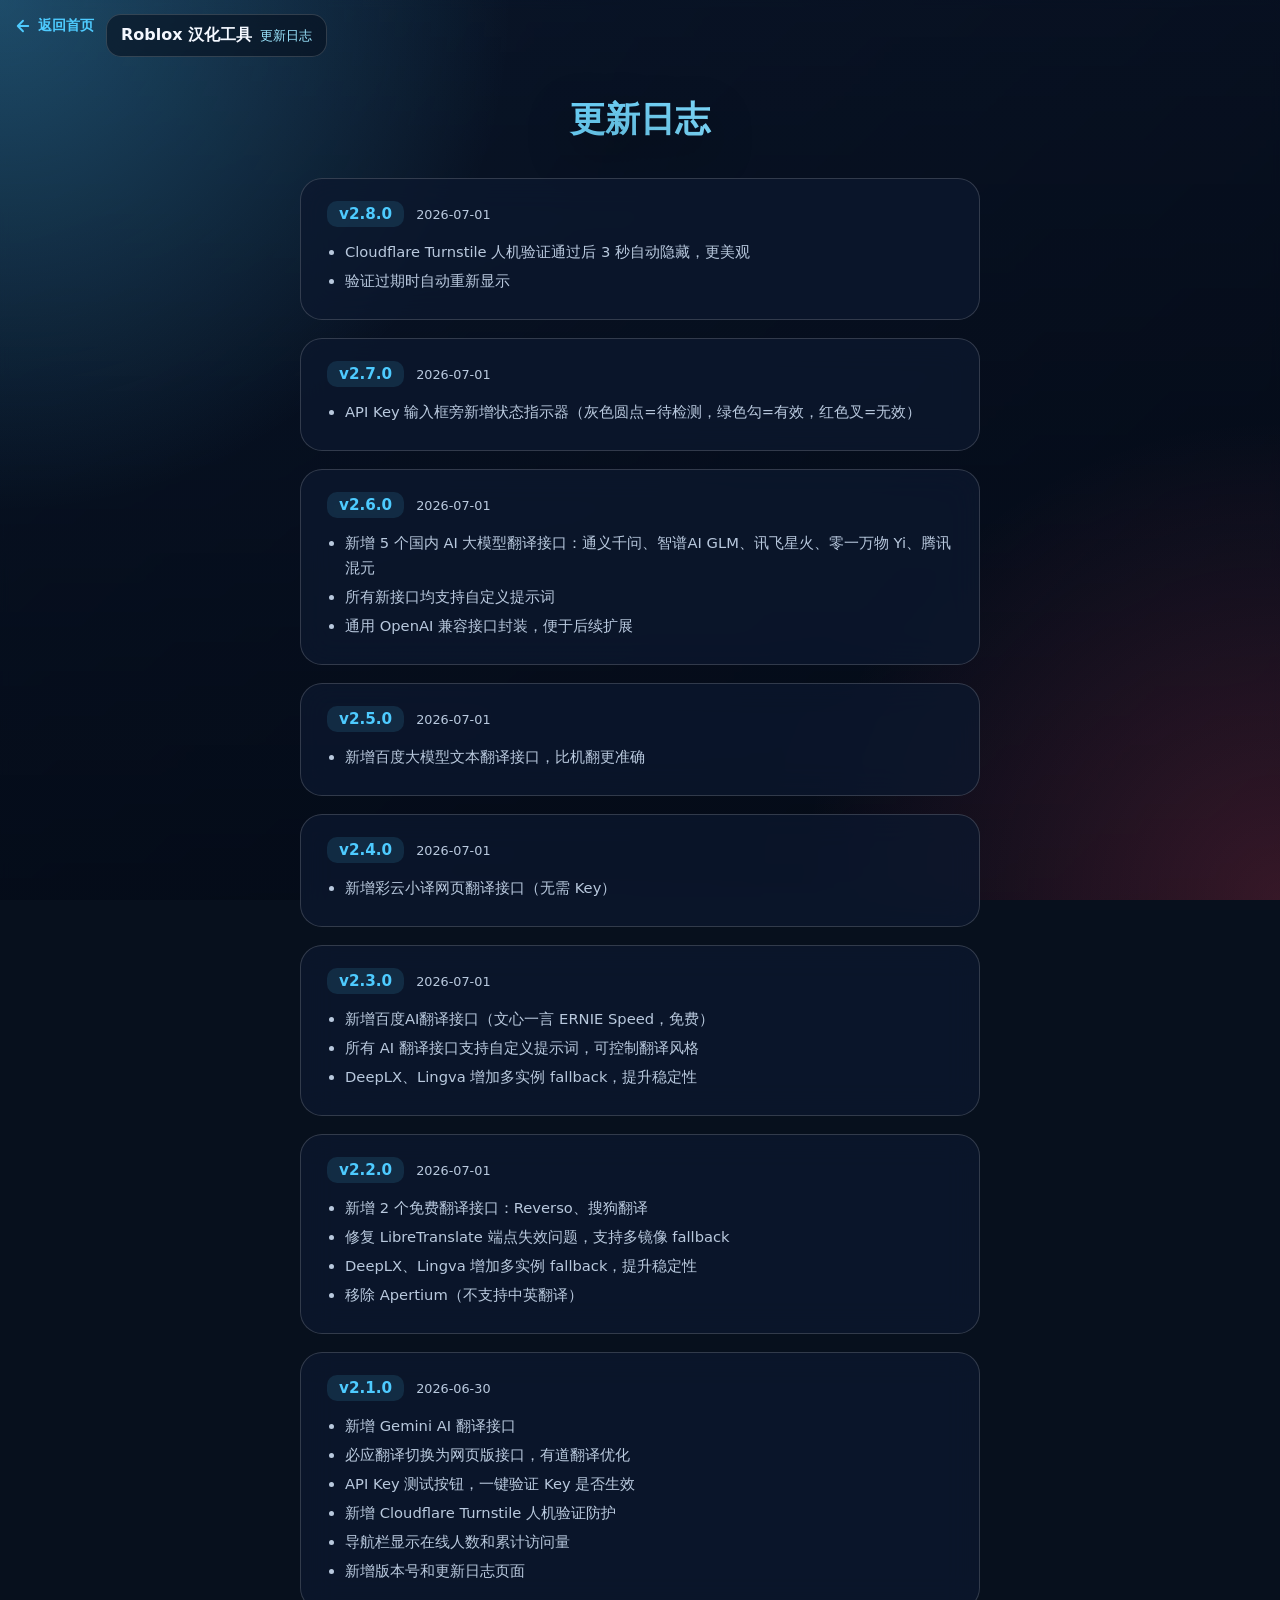
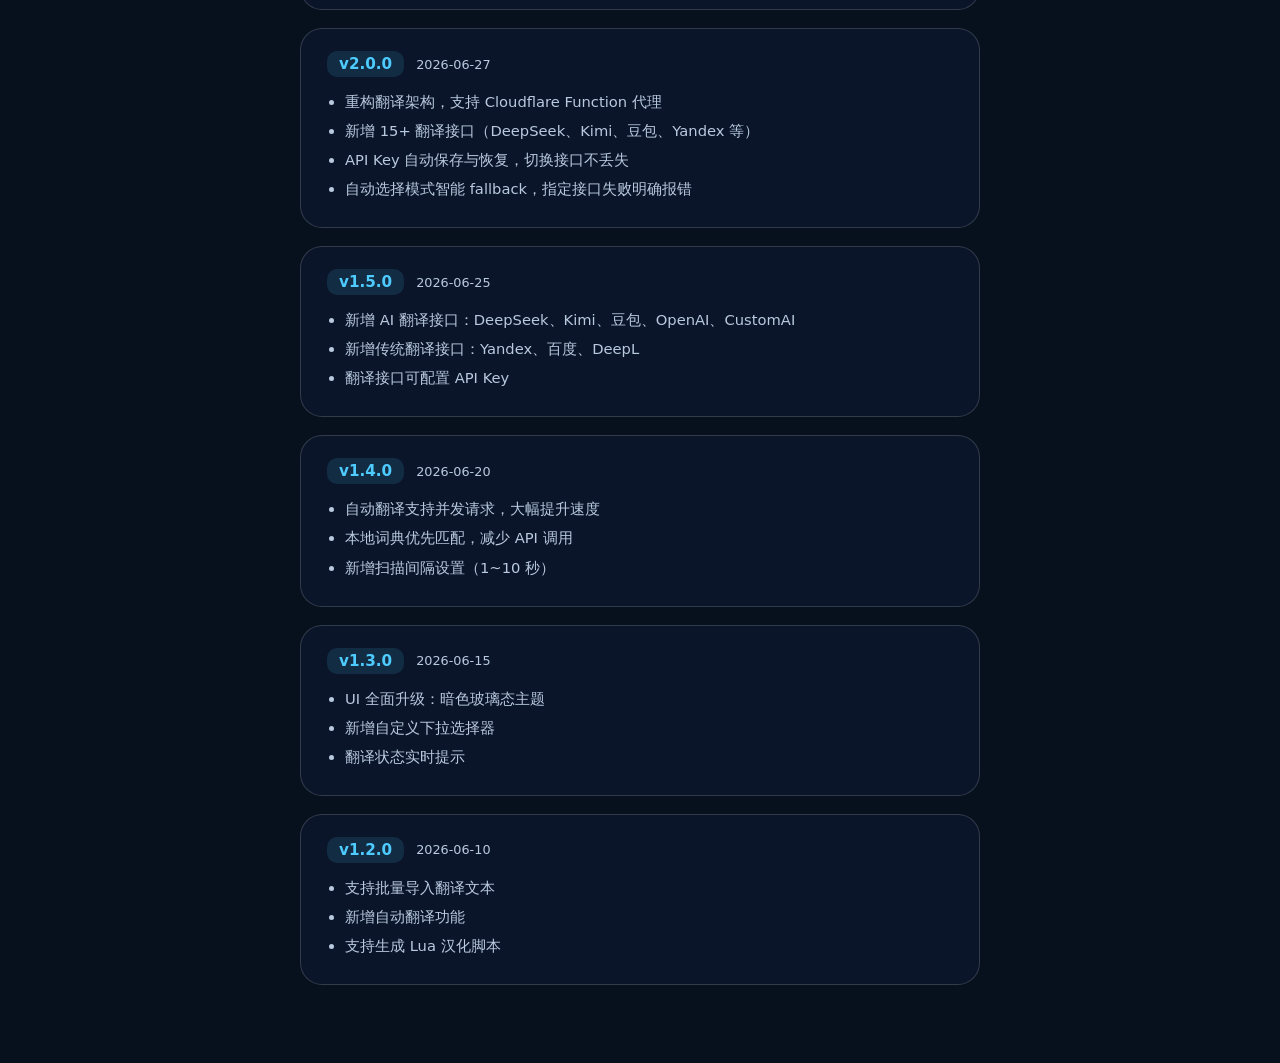
==== changelog.html @ b647c890 "Add files via upload" ====
<!doctype html>
<html lang="zh-CN">
  <head>
    <meta charset="UTF-8" />
    <meta name="viewport" content="width=device-width, initial-scale=1.0" />
    <title>更新日志 - Roblox 汉化工具</title>
    <link rel="stylesheet" href="./style.css?v=20260628-changelog" />
    <style>
      .changelog-page {
        max-width: 720px;
        margin: 0 auto;
        padding: 100px 20px 60px;
      }
      .changelog-title {
        font-size: clamp(1.6rem, 4vw, 2.2rem);
        font-weight: 800;
        text-align: center;
        margin-bottom: 40px;
        background: linear-gradient(90deg, var(--primary), var(--primary-2));
        -webkit-background-clip: text;
        -webkit-text-fill-color: transparent;
      }
      .version-card {
        background: var(--glass-strong);
        border: 1px solid var(--line);
        border-radius: var(--radius);
        padding: 22px 26px;
        margin-bottom: 18px;
        backdrop-filter: blur(16px);
        transition: transform 0.24s var(--ease-smooth), box-shadow 0.24s var(--ease-smooth);
      }
      .version-card:hover {
        transform: translateY(-2px);
        box-shadow: var(--shadow);
      }
      .version-header {
        display: flex;
        align-items: center;
        gap: 12px;
        margin-bottom: 12px;
      }
      .version-tag {
        font-size: 0.95rem;
        font-weight: 800;
        color: var(--primary);
        background: rgba(78, 203, 255, 0.12);
        padding: 4px 12px;
        border-radius: 10px;
      }
      .version-date {
        font-size: 0.8rem;
        color: var(--muted);
      }
      .version-card ul {
        margin: 0;
        padding-left: 18px;
        color: var(--muted);
        font-size: 0.92rem;
        line-height: 1.7;
      }
      .version-card li {
        margin-bottom: 4px;
      }
      .back-link {
        display: inline-flex;
        align-items: center;
        gap: 6px;
        color: var(--primary);
        text-decoration: none;
        font-weight: 700;
        font-size: 0.9rem;
        margin-bottom: 20px;
        transition: opacity 0.2s;
        pointer-events: auto;
      }
      .back-link:hover {
        opacity: 0.8;
      }
    </style>
  </head>
  <body>
    <div class="bg-layer">
      <img id="bgImage" alt="" />
    </div>
    <div class="bg-mask"></div>

    <header class="topbar">
      <a href="./index.html" class="back-link">
        <svg width="18" height="18" viewBox="0 0 24 24" fill="none" stroke="currentColor" stroke-width="2.5" stroke-linecap="round" stroke-linejoin="round">
          <path d="M19 12H5M12 19l-7-7 7-7"/>
        </svg>
        返回首页
      </a>
      <div class="brand">
        <strong>Roblox 汉化工具</strong>
        <small>更新日志</small>
      </div>
    </header>

    <main class="changelog-page">
      <h1 class="changelog-title">更新日志</h1>

      <div class="version-card">
        <div class="version-header">
          <span class="version-tag">v2.8.0</span>
          <span class="version-date">2026-07-01</span>
        </div>
        <ul>
          <li>Cloudflare Turnstile 人机验证通过后 3 秒自动隐藏，更美观</li>
          <li>验证过期时自动重新显示</li>
        </ul>
      </div>

      <div class="version-card">
        <div class="version-header">
          <span class="version-tag">v2.7.0</span>
          <span class="version-date">2026-07-01</span>
        </div>
        <ul>
          <li>API Key 输入框旁新增状态指示器（灰色圆点=待检测，绿色勾=有效，红色叉=无效）</li>
        </ul>
      </div>

      <div class="version-card">
        <div class="version-header">
          <span class="version-tag">v2.6.0</span>
          <span class="version-date">2026-07-01</span>
        </div>
        <ul>
          <li>新增 5 个国内 AI 大模型翻译接口：通义千问、智谱AI GLM、讯飞星火、零一万物 Yi、腾讯混元</li>
          <li>所有新接口均支持自定义提示词</li>
          <li>通用 OpenAI 兼容接口封装，便于后续扩展</li>
        </ul>
      </div>

      <div class="version-card">
        <div class="version-header">
          <span class="version-tag">v2.5.0</span>
          <span class="version-date">2026-07-01</span>
        </div>
        <ul>
          <li>新增百度大模型文本翻译接口，比机翻更准确</li>
        </ul>
      </div>

      <div class="version-card">
        <div class="version-header">
          <span class="version-tag">v2.4.0</span>
          <span class="version-date">2026-07-01</span>
        </div>
        <ul>
          <li>新增彩云小译网页翻译接口（无需 Key）</li>
        </ul>
      </div>

      <div class="version-card">
        <div class="version-header">
          <span class="version-tag">v2.3.0</span>
          <span class="version-date">2026-07-01</span>
        </div>
        <ul>
          <li>新增百度AI翻译接口（文心一言 ERNIE Speed，免费）</li>
          <li>所有 AI 翻译接口支持自定义提示词，可控制翻译风格</li>
          <li>DeepLX、Lingva 增加多实例 fallback，提升稳定性</li>
        </ul>
      </div>

      <div class="version-card">
        <div class="version-header">
          <span class="version-tag">v2.2.0</span>
          <span class="version-date">2026-07-01</span>
        </div>
        <ul>
          <li>新增 2 个免费翻译接口：Reverso、搜狗翻译</li>
          <li>修复 LibreTranslate 端点失效问题，支持多镜像 fallback</li>
          <li>DeepLX、Lingva 增加多实例 fallback，提升稳定性</li>
          <li>移除 Apertium（不支持中英翻译）</li>
        </ul>
      </div>

      <div class="version-card">
        <div class="version-header">
          <span class="version-tag">v2.1.0</span>
          <span class="version-date">2026-06-30</span>
        </div>
        <ul>
          <li>新增 Gemini AI 翻译接口</li>
          <li>必应翻译切换为网页版接口，有道翻译优化</li>
          <li>API Key 测试按钮，一键验证 Key 是否生效</li>
          <li>新增 Cloudflare Turnstile 人机验证防护</li>
          <li>导航栏显示在线人数和累计访问量</li>
          <li>新增版本号和更新日志页面</li>
        </ul>
      </div>

      <div class="version-card">
        <div class="version-header">
          <span class="version-tag">v2.0.0</span>
          <span class="version-date">2026-06-27</span>
        </div>
        <ul>
          <li>重构翻译架构，支持 Cloudflare Function 代理</li>
          <li>新增 15+ 翻译接口（DeepSeek、Kimi、豆包、Yandex 等）</li>
          <li>API Key 自动保存与恢复，切换接口不丢失</li>
          <li>自动选择模式智能 fallback，指定接口失败明确报错</li>
        </ul>
      </div>

      <div class="version-card">
        <div class="version-header">
          <span class="version-tag">v1.5.0</span>
          <span class="version-date">2026-06-25</span>
        </div>
        <ul>
          <li>新增 AI 翻译接口：DeepSeek、Kimi、豆包、OpenAI、CustomAI</li>
          <li>新增传统翻译接口：Yandex、百度、DeepL</li>
          <li>翻译接口可配置 API Key</li>
        </ul>
      </div>

      <div class="version-card">
        <div class="version-header">
          <span class="version-tag">v1.4.0</span>
          <span class="version-date">2026-06-20</span>
        </div>
        <ul>
          <li>自动翻译支持并发请求，大幅提升速度</li>
          <li>本地词典优先匹配，减少 API 调用</li>
          <li>新增扫描间隔设置（1~10 秒）</li>
        </ul>
      </div>

      <div class="version-card">
        <div class="version-header">
          <span class="version-tag">v1.3.0</span>
          <span class="version-date">2026-06-15</span>
        </div>
        <ul>
          <li>UI 全面升级：暗色玻璃态主题</li>
          <li>新增自定义下拉选择器</li>
          <li>翻译状态实时提示</li>
        </ul>
      </div>

      <div class="version-card">
        <div class="version-header">
          <span class="version-tag">v1.2.0</span>
          <span class="version-date">2026-06-10</span>
        </div>
        <ul>
          <li>支持批量导入翻译文本</li>
          <li>新增自动翻译功能</li>
          <li>支持生成 Lua 汉化脚本</li>
        </ul>
      </div>
    </main>

    <script>
      // 随机背景（与首页一致）
      const images = [
        "https://images.unsplash.com/photo-1534796636912-3b95b3ab5986?w=1920&q=80",
        "https://images.unsplash.com/photo-1506318137071-a8bcbf6d9436?w=1920&q=80",
        "https://images.unsplash.com/photo-1518066000714-58c45f1a2c0a?w=1920&q=80",
      ];
      document.getElementById("bgImage").src = images[Math.floor(Math.random() * images.length)];
    </script>
  </body>
</html>
---- style.css ----
:root {
  color-scheme: dark;
  --text: #f4f8ff;
  --muted: #b9c9de;
  --primary: #4ecbff;
  --primary-2: #9de7ff;
  --danger: #ff4d6d;
  --warning: #ffe083;
  --glass: rgba(11, 21, 39, 0.58);
  --glass-strong: rgba(12, 24, 46, 0.76);
  --line: rgba(255, 255, 255, 0.16);
  --input: rgba(5, 13, 27, 0.62);
  --shadow: 0 24px 80px rgba(0, 0, 0, 0.42);
  --radius: 22px;
  --ease-smooth: cubic-bezier(0.22, 1, 0.36, 1);
  --ease-pop: cubic-bezier(0.16, 1.35, 0.32, 1);
}

* {
  box-sizing: border-box;
  -webkit-tap-highlight-color: transparent;
}

html {
  scroll-behavior: smooth;
}

body {
  margin: 0;
  min-height: 100vh;
  font-family:
    Inter, ui-sans-serif, system-ui, -apple-system, BlinkMacSystemFont, "Segoe UI",
    "Microsoft YaHei", sans-serif;
  color: var(--text);
  background: #07101d;
  overflow-x: hidden;
}

.bg-layer,
.bg-mask {
  position: fixed;
  inset: 0;
  pointer-events: none;
}

.bg-layer {
  z-index: -2;
  background:
    linear-gradient(135deg, rgba(22, 45, 80, 0.94), rgba(12, 20, 38, 0.95)),
    radial-gradient(circle at 20% 10%, rgba(78, 203, 255, 0.26), transparent 28rem);
  overflow: hidden;
}

.bg-layer img {
  width: 100%;
  height: 100%;
  object-fit: cover;
  opacity: 0;
  filter: saturate(1.08) brightness(0.72);
  transform: scale(1.04);
  transition:
    opacity 0.9s var(--ease-smooth),
    transform 8s ease;
}

.bg-layer.loaded img {
  opacity: 1;
  transform: scale(1);
}

.bg-mask {
  z-index: -1;
  background:
    radial-gradient(circle at top left, rgba(78, 203, 255, 0.3), transparent 32rem),
    radial-gradient(circle at bottom right, rgba(255, 77, 109, 0.2), transparent 30rem),
    linear-gradient(180deg, rgba(3, 9, 20, 0.62), rgba(3, 9, 20, 0.86));
  backdrop-filter: blur(4px);
}

button,
input,
select,
textarea {
  font: inherit;
}

button,
a,
input,
select,
textarea,
label,
.nav-link,
.custom-select-btn,
.custom-select-panel button {
  -webkit-tap-highlight-color: transparent;
}

button,
input,
select,
textarea {
  outline: none;
}

button:focus,
input:focus,
select:focus,
textarea:focus {
  outline: none;
}

button:focus-visible,
input:focus-visible,
textarea:focus-visible,
.custom-select-btn:focus-visible,
.nav-link:focus-visible,
.close-btn:focus-visible,
.menu-btn:focus-visible {
  box-shadow:
    0 0 0 3px rgba(78, 203, 255, 0.18),
    0 12px 36px rgba(0, 0, 0, 0.22);
}

button,
.nav-link,
.custom-select-btn,
.custom-select-panel button {
  user-select: none;
  touch-action: manipulation;
}

.topbar {
  position: fixed;
  top: 14px;
  left: 14px;
  right: 14px;
  z-index: 20;
  display: flex;
  align-items: center;
  gap: 12px;
  pointer-events: none;
}

.menu-btn,
.close-btn {
  pointer-events: auto;
  border: 1px solid var(--line);
  color: var(--text);
  background: rgba(6, 14, 29, 0.68);
  backdrop-filter: blur(18px);
  cursor: pointer;
  box-shadow: 0 10px 35px rgba(0, 0, 0, 0.28);
}

.menu-btn {
  display: grid;
  gap: 5px;
  width: 46px;
  height: 46px;
  place-content: center;
  border-radius: 15px;
}

.menu-btn span {
  display: block;
  width: 20px;
  height: 2px;
  border-radius: 99px;
  background: var(--primary-2);
  transition:
    transform 0.28s var(--ease-pop),
    opacity 0.22s var(--ease-smooth),
    background 0.22s var(--ease-smooth);
}

.menu-btn:hover span:nth-child(1) {
  transform: translateY(-1px);
}

.menu-btn:hover span:nth-child(3) {
  transform: translateY(1px);
}

.brand {
  pointer-events: auto;
  display: flex;
  align-items: baseline;
  gap: 8px;
  padding: 10px 14px;
  border: 1px solid var(--line);
  border-radius: 15px;
  background: rgba(6, 14, 29, 0.58);
  backdrop-filter: blur(18px);
  transition:
    transform 0.28s var(--ease-pop),
    background 0.22s var(--ease-smooth),
    border-color 0.22s var(--ease-smooth);
}

.brand:hover {
  transform: translateY(-1px);
  border-color: rgba(157, 231, 255, 0.4);
  background: rgba(6, 14, 29, 0.72);
}

.brand small {
  color: var(--primary-2);
}

.version-badge {
  font-size: 0.72rem;
  font-weight: 800;
  color: var(--primary);
  background: rgba(78, 203, 255, 0.12);
  padding: 2px 8px;
  border-radius: 8px;
  text-decoration: none;
  margin-left: 4px;
  transition: background 0.2s, transform 0.2s;
}

.version-badge:hover {
  background: rgba(78, 203, 255, 0.22);
  transform: translateY(-1px);
}

.site-stats {
  display: flex;
  align-items: center;
  gap: 6px;
  margin-left: 8px;
  font-size: 0.7rem;
  color: var(--muted);
  font-weight: 600;
  pointer-events: none;
}

.stats-sep {
  opacity: 0.3;
}

.sidebar {
  position: fixed;
  top: 0;
  left: 0;
  z-index: 40;
  width: min(310px, 82vw);
  height: 100vh;
  padding: 20px;
  border-right: 1px solid var(--line);
  background: rgba(6, 14, 29, 0.88);
  backdrop-filter: blur(24px);
  box-shadow: var(--shadow);
  transform: translateX(-105%);
  transition: transform 0.42s var(--ease-smooth);
}

.sidebar.open {
  transform: translateX(0);
}

.sidebar-head {
  display: flex;
  align-items: center;
  justify-content: space-between;
  margin-bottom: 18px;
  font-size: 1.15rem;
}

.close-btn {
  width: 38px;
  height: 38px;
  border-radius: 12px;
  font-size: 1.4rem;
}

.nav-link {
  display: flex;
  align-items: center;
  gap: 10px;
  width: 100%;
  margin: 10px 0;
  padding: 14px 16px;
  border: 1px solid var(--line);
  border-radius: 15px;
  color: var(--text);
  text-align: left;
  background: rgba(255, 255, 255, 0.05);
  cursor: pointer;
  font-weight: 800;
  text-decoration: none;
  transition:
    transform 0.28s var(--ease-pop),
    background 0.24s var(--ease-smooth),
    border-color 0.24s var(--ease-smooth),
    color 0.24s var(--ease-smooth);
}

.nav-link.active,
.nav-link:hover {
  border-color: rgba(78, 203, 255, 0.5);
  background: rgba(78, 203, 255, 0.16);
  transform: translateX(4px);
}

.github-link {
  margin-top: 18px;
  border-color: rgba(157, 231, 255, 0.28);
  background:
    linear-gradient(135deg, rgba(78, 203, 255, 0.12), rgba(255, 255, 255, 0.05)),
    rgba(255, 255, 255, 0.05);
}

.github-link svg {
  flex: 0 0 auto;
  width: 22px;
  height: 22px;
}

.github-link span {
  display: grid;
  gap: 2px;
}

.github-link small {
  color: var(--muted);
  font-size: 0.76rem;
  font-weight: 700;
}

.overlay {
  position: fixed;
  inset: 0;
  z-index: 30;
  background: rgba(0, 0, 0, 0.36);
  opacity: 0;
  pointer-events: none;
  transition:
    opacity 0.28s var(--ease-smooth),
    backdrop-filter 0.28s var(--ease-smooth);
}

.overlay.show {
  opacity: 1;
  pointer-events: auto;
  backdrop-filter: blur(5px);
}

.page-shell {
  width: min(1000px, calc(100% - 30px));
  margin: 0 auto;
  padding: 92px 0 48px;
}

.hero {
  text-align: center;
  margin-bottom: 24px;
}

.eyebrow {
  margin: 0 0 8px;
  color: var(--primary-2);
  font-weight: 900;
  letter-spacing: 0.16em;
  text-transform: uppercase;
  font-size: 0.76rem;
  text-shadow: 0 0 24px rgba(78, 203, 255, 0.45);
}

h1,
h2,
h3,
p {
  margin-top: 0;
}

h1 {
  margin-bottom: 12px;
  font-size: clamp(2rem, 7vw, 4rem);
  line-height: 1.08;
  color: #ffffff;
  text-shadow: 0 16px 48px rgba(0, 0, 0, 0.48);
}

.hero-text {
  max-width: 720px;
  margin: 0 auto;
  color: #dbeaff;
  line-height: 1.8;
  text-shadow: 0 10px 28px rgba(0, 0, 0, 0.6);
}

.hero-points {
  display: flex;
  flex-wrap: wrap;
  justify-content: center;
  gap: 9px;
  margin-top: 16px;
}

.hero-points span {
  padding: 7px 12px;
  border: 1px solid rgba(157, 231, 255, 0.22);
  border-radius: 999px;
  color: #d9f6ff;
  background: rgba(6, 14, 29, 0.42);
  backdrop-filter: blur(14px);
  font-size: 0.84rem;
  font-weight: 800;
  box-shadow: 0 10px 26px rgba(0, 0, 0, 0.18);
}

.page-view {
  display: none;
}

.page-view.active {
  display: block;
  animation: pageIn 0.52s var(--ease-smooth) both;
}

.card {
  margin: 18px 0;
  padding: 22px;
  border: 1px solid var(--line);
  border-radius: var(--radius);
  background: var(--glass);
  box-shadow: var(--shadow);
  backdrop-filter: blur(22px);
  animation: cardIn 0.58s var(--ease-smooth) both;
  transition:
    transform 0.34s var(--ease-pop),
    border-color 0.28s var(--ease-smooth),
    background 0.28s var(--ease-smooth),
    box-shadow 0.28s var(--ease-smooth);
}

.card:hover {
  transform: translateY(-2px);
  border-color: rgba(157, 231, 255, 0.26);
  background: rgba(11, 21, 39, 0.66);
  box-shadow: 0 28px 90px rgba(0, 0, 0, 0.48);
}

.card-header {
  display: flex;
  align-items: flex-start;
  justify-content: space-between;
  gap: 18px;
  margin-bottom: 18px;
}

.card-header h2 {
  margin-bottom: 6px;
  color: #c8f3ff;
  font-size: 1.18rem;
}

.card-header p {
  margin: 0;
  color: var(--muted);
  font-size: 0.92rem;
}

.badge {
  flex: 0 0 auto;
  display: inline-flex;
  align-items: center;
  min-height: 28px;
  padding: 4px 10px;
  border: 1px solid rgba(157, 231, 255, 0.36);
  border-radius: 999px;
  color: #d4f6ff;
  background: rgba(78, 203, 255, 0.14);
  font-size: 0.8rem;
  font-weight: 800;
}

.badge.muted {
  color: var(--muted);
  border-color: rgba(255, 255, 255, 0.16);
  background: rgba(255, 255, 255, 0.06);
}

.form-grid {
  display: grid;
  grid-template-columns: 1fr 1fr;
  gap: 16px;
}

.field {
  display: grid;
  gap: 8px;
  color: #e7f5ff;
  font-weight: 800;
}

.field small {
  display: block;
  margin-top: 4px;
  color: var(--warning);
  font-weight: 650;
  line-height: 1.55;
}

.field-wide {
  grid-column: 1 / -1;
}

.switch-field {
  grid-template-columns: auto 1fr;
  align-items: center;
  padding: 14px;
  border: 1px solid var(--line);
  border-radius: 16px;
  background: rgba(255, 255, 255, 0.06);
}

.switch-field input {
  position: absolute;
  opacity: 0;
  pointer-events: none;
}

.switch-ui {
  position: relative;
  display: inline-block;
  width: 52px;
  height: 30px;
  border: 1px solid rgba(255, 255, 255, 0.18);
  border-radius: 999px;
  background: rgba(255, 255, 255, 0.12);
  transition:
    background 0.26s var(--ease-smooth),
    border-color 0.26s var(--ease-smooth),
    box-shadow 0.26s var(--ease-smooth);
}

.switch-ui::after {
  content: "";
  position: absolute;
  top: 4px;
  left: 4px;
  width: 20px;
  height: 20px;
  border-radius: 50%;
  background: #d6e4f5;
  transition: transform 0.18s ease, background 0.18s ease;
}

.switch-field input:checked + .switch-ui {
  background: rgba(78, 203, 255, 0.4);
  border-color: rgba(157, 231, 255, 0.55);
  box-shadow: 0 0 24px rgba(78, 203, 255, 0.2);
}

.switch-field input:checked + .switch-ui::after {
  transform: translateX(22px);
  background: #ffffff;
}

input,
select,
textarea {
  width: 100%;
  border: 1px solid rgba(255, 255, 255, 0.18);
  border-radius: 13px;
  color: var(--text);
  background: var(--input);
  outline: none;
  transition:
    border-color 0.24s var(--ease-smooth),
    box-shadow 0.24s var(--ease-smooth),
    background 0.24s var(--ease-smooth),
    transform 0.24s var(--ease-pop);
}

input,
select {
  min-height: 44px;
  padding: 0 13px;
}

.native-select-hidden {
  display: none;
}

.custom-select {
  position: relative;
  z-index: 100;
}

.custom-select-btn {
  display: flex;
  width: 100%;
  min-height: 44px;
  align-items: center;
  justify-content: space-between;
  gap: 10px;
  padding: 0 13px;
  border: 1px solid rgba(255, 255, 255, 0.18);
  border-radius: 13px;
  color: var(--text);
  background: var(--input);
  cursor: pointer;
  transition:
    transform 0.24s var(--ease-pop),
    border-color 0.24s var(--ease-smooth),
    box-shadow 0.24s var(--ease-smooth),
    background 0.24s var(--ease-smooth);
}

.custom-select-btn:hover,
.custom-select.open .custom-select-btn {
  transform: translateY(-1px);
  border-color: var(--primary);
  box-shadow: 0 0 0 4px rgba(78, 203, 255, 0.16);
  background: rgba(5, 13, 27, 0.78);
}

.custom-select-btn i {
  width: 9px;
  height: 9px;
  border-right: 2px solid var(--primary-2);
  border-bottom: 2px solid var(--primary-2);
  transform: rotate(45deg) translateY(-2px);
  transition: transform 0.28s var(--ease-pop);
}

.custom-select.open .custom-select-btn i {
  transform: rotate(225deg) translateY(-2px);
}

.custom-select-panel {
  position: absolute;
  z-index: 200;
  top: calc(100% + 9px);
  left: 0;
  right: 0;
  overflow: hidden;
  padding: 7px;
  border: 1px solid rgba(157, 231, 255, 0.26);
  border-radius: 16px;
  background:
    linear-gradient(160deg, rgba(12, 28, 54, 0.92), rgba(12, 20, 38, 0.82)),
    rgba(255, 255, 255, 0.08);
  box-shadow: 0 22px 70px rgba(0, 0, 0, 0.42);
  backdrop-filter: blur(22px);
  opacity: 0;
  transform: translateY(-8px) scale(0.97);
  pointer-events: none;
  transition:
    opacity 0.24s var(--ease-smooth),
    transform 0.34s var(--ease-pop);
}

.custom-select.open .custom-select-panel {
  opacity: 1;
  transform: translateY(0) scale(1);
  pointer-events: auto;
}

.custom-select-panel button {
  display: flex;
  width: 100%;
  min-height: 42px;
  align-items: center;
  justify-content: space-between;
  padding: 0 12px;
  border: 0;
  border-radius: 12px;
  color: #eaf7ff;
  background: transparent;
  cursor: pointer;
  font-weight: 800;
  transition:
    transform 0.24s var(--ease-pop),
    background 0.2s var(--ease-smooth),
    color 0.2s var(--ease-smooth);
}

.custom-select-panel button::after {
  content: "";
  width: 8px;
  height: 8px;
  border-radius: 99px;
  background: transparent;
  box-shadow: inset 0 0 0 2px rgba(255, 255, 255, 0.32);
  transition:
    background 0.2s var(--ease-smooth),
    box-shadow 0.2s var(--ease-smooth);
}

.custom-select-panel button:hover,
.custom-select-panel button.selected {
  color: #ffffff;
  background: rgba(78, 203, 255, 0.16);
  transform: translateX(3px);
}

.custom-select-panel button.selected::after {
  background: var(--primary-2);
  box-shadow: 0 0 18px rgba(78, 203, 255, 0.65);
}

input:focus,
select:focus,
textarea:focus {
  border-color: var(--primary);
  box-shadow: 0 0 0 4px rgba(78, 203, 255, 0.16);
  background: rgba(5, 13, 27, 0.78);
  transform: translateY(-1px);
}

.toolbar {
  display: flex;
  flex-wrap: wrap;
  gap: 10px;
  margin-bottom: 16px;
}

.btn {
  min-height: 42px;
  padding: 0 16px;
  border: 1px solid rgba(255, 255, 255, 0.18);
  border-radius: 13px;
  color: var(--text);
  background: rgba(255, 255, 255, 0.08);
  cursor: pointer;
  font-weight: 850;
  transition:
    transform 0.28s var(--ease-pop),
    background 0.24s var(--ease-smooth),
    border-color 0.24s var(--ease-smooth),
    box-shadow 0.24s var(--ease-smooth);
}

.btn:hover {
  transform: translateY(-1px);
  border-color: rgba(157, 231, 255, 0.55);
  background: rgba(78, 203, 255, 0.18);
  box-shadow: 0 14px 34px rgba(0, 0, 0, 0.22);
}

.btn:disabled {
  cursor: not-allowed;
  opacity: 0.62;
  transform: none;
}

.btn.primary {
  border-color: transparent;
  color: #04111e;
  background: linear-gradient(135deg, var(--primary), var(--primary-2));
}

.btn.danger-soft {
  border-color: rgba(255, 77, 109, 0.36);
  color: #ffd2dc;
  background: rgba(255, 77, 109, 0.16);
}

.translator-panel {
  display: grid;
  gap: 12px;
  margin-bottom: 16px;
  padding: 13px;
  border: 1px solid rgba(157, 231, 255, 0.24);
  border-radius: 18px;
  background:
    linear-gradient(135deg, rgba(78, 203, 255, 0.12), rgba(255, 255, 255, 0.05)),
    rgba(255, 255, 255, 0.045);
  box-shadow: inset 0 1px 0 rgba(255, 255, 255, 0.08);
}

.translator-copy {
  display: grid;
  gap: 6px;
}

.translator-head {
  display: flex;
  align-items: center;
  justify-content: space-between;
  gap: 10px;
}

.translator-title {
  display: flex;
  align-items: center;
  gap: 8px;
  color: #e9faff;
  font-size: 1rem;
}

.translator-title small {
  padding: 2px 7px;
  border: 1px solid rgba(157, 231, 255, 0.32);
  border-radius: 999px;
  color: var(--primary-2);
  background: rgba(78, 203, 255, 0.12);
  font-size: 0.68rem;
  line-height: 1.2;
  letter-spacing: 0.04em;
}

.translator-status {
  flex: 0 0 auto;
  padding: 4px 9px;
  border: 1px solid rgba(255, 255, 255, 0.16);
  border-radius: 999px;
  color: var(--muted);
  background: rgba(255, 255, 255, 0.06);
  font-size: 0.74rem;
  font-weight: 850;
}

.translator-status.working {
  color: #04111e;
  border-color: transparent;
  background: linear-gradient(135deg, var(--primary), var(--primary-2));
}

.translator-status.done {
  color: #bcffd7;
  border-color: rgba(82, 255, 158, 0.24);
  background: rgba(82, 255, 158, 0.1);
}

.translator-status.error {
  color: #ffd2dc;
  border-color: rgba(255, 77, 109, 0.28);
  background: rgba(255, 77, 109, 0.12);
}

.translator-copy > span {
  display: block;
  color: var(--muted);
  font-size: 0.84rem;
  line-height: 1.5;
}

.translator-actions {
  display: flex;
  flex-wrap: wrap;
  gap: 12px;
  align-items: flex-end;
}

.turnstile-wrap {
  display: flex;
  justify-content: flex-start;
  margin-top: 6px;
  transform: scale(0.75);
  transform-origin: left top;
  height: 52px;
  opacity: 1;
  transition: opacity 0.5s ease, height 0.5s ease, margin 0.5s ease;
  overflow: hidden;
}

.turnstile-wrap.is-verified {
  opacity: 0;
  height: 0;
  margin-top: 0;
  pointer-events: none;
}

.test-key-btn {
  margin-top: 8px;
  padding: 6px 16px;
  font-size: 0.8rem;
  font-weight: 600;
  color: var(--primary);
  background: rgba(78, 203, 255, 0.1);
  border: 1px solid rgba(78, 203, 255, 0.3);
  border-radius: 10px;
  cursor: pointer;
  transition: background 0.2s, transform 0.15s;
}

.test-key-btn:hover:not(:disabled) {
  background: rgba(78, 203, 255, 0.2);
  transform: translateY(-1px);
}

.test-key-btn:disabled {
  opacity: 0.5;
  cursor: not-allowed;
}

.key-field-row .key-input-wrap {
  display: flex;
  align-items: center;
  gap: 8px;
  flex: 1;
}

.key-field-row .key-input-wrap input {
  flex: 1;
}

.key-status {
  display: inline-flex;
  align-items: center;
  justify-content: center;
  width: 20px;
  height: 20px;
  border-radius: 50%;
  font-size: 11px;
  font-weight: 700;
  flex-shrink: 0;
  transition: background 0.2s, color 0.2s;
}

.key-status[data-status="pending"] {
  background: rgba(160, 160, 160, 0.2);
  border: 2px solid rgba(160, 160, 160, 0.4);
  color: rgba(160, 160, 160, 0.6);
}

.key-status[data-status="pending"]::after {
  content: "";
  width: 6px;
  height: 6px;
  border-radius: 50%;
  background: rgba(160, 160, 160, 0.6);
}

.key-status[data-status="valid"] {
  background: rgba(34, 197, 94, 0.15);
  border: 2px solid rgba(34, 197, 94, 0.5);
  color: #22c55e;
}

.key-status[data-status="valid"]::after {
  content: "✓";
}

.key-status[data-status="invalid"] {
  background: rgba(239, 68, 68, 0.15);
  border: 2px solid rgba(239, 68, 68, 0.5);
  color: #ef4444;
}

.key-status[data-status="invalid"]::after {
  content: "✕";
}

.ai-prompt-wrap {
  margin-top: 10px;
}

.ai-prompt-wrap textarea {
  width: 100%;
  padding: 8px 12px;
  font-size: 0.8rem;
  line-height: 1.5;
  color: var(--fg);
  background: rgba(255, 255, 255, 0.05);
  border: 1px solid var(--border);
  border-radius: 10px;
  resize: vertical;
  min-height: 50px;
  transition: border-color 0.2s;
}

.ai-prompt-wrap textarea:focus {
  outline: none;
  border-color: var(--primary);
}

.ai-prompt-wrap textarea::placeholder {
  color: var(--muted);
  opacity: 0.5;
}

.translator-field {
  display: grid;
  gap: 6px;
}

.translator-field > span {
  color: #cfeeff;
  font-size: 0.74rem;
  font-weight: 850;
}

.scan-native-select {
  width: 100%;
  min-height: 40px;
  padding: 0 40px 0 13px;
  appearance: none;
  background:
    linear-gradient(45deg, transparent 50%, var(--primary-2) 50%) right 17px center / 7px 7px no-repeat,
    linear-gradient(135deg, rgba(255, 255, 255, 0.08), rgba(255, 255, 255, 0.04)),
    var(--input);
  cursor: pointer;
  font-weight: 800;
}

.translator-native-select {
  width: 100%;
  min-height: 40px;
  padding: 0 40px 0 13px;
  appearance: none;
  background:
    linear-gradient(45deg, transparent 50%, var(--primary-2) 50%) right 17px center / 7px 7px no-repeat,
    linear-gradient(135deg, rgba(255, 255, 255, 0.08), rgba(255, 255, 255, 0.04)),
    var(--input);
  cursor: pointer;
  font-weight: 800;
}

.table-wrap {
  overflow-x: visible;
  border: 1px solid var(--line);
  border-radius: 16px;
}

table {
  width: 100%;
  border-collapse: collapse;
  table-layout: fixed;
}

th,
td {
  padding: 12px;
  border-bottom: 1px solid var(--line);
  text-align: left;
}

th {
  color: #ffffff;
  background: rgba(255, 255, 255, 0.08);
  font-size: 0.9rem;
}

td {
  background: rgba(255, 255, 255, 0.035);
}

th:nth-child(1) {
  width: 9%;
}

th:nth-child(2),
th:nth-child(3) {
  width: 38%;
}

th:nth-child(4) {
  width: 15%;
}

tbody tr:last-child td {
  border-bottom: 0;
}

td input:not([type="checkbox"]) {
  min-height: 40px;
}

.select-cell {
  text-align: center;
  vertical-align: middle;
}

.row-check {
  display: inline-grid;
  width: 34px;
  height: 34px;
  place-items: center;
  border-radius: 12px;
  cursor: pointer;
}

.row-check input {
  position: absolute;
  opacity: 0;
  pointer-events: none;
}

.row-check span {
  position: relative;
  width: 22px;
  height: 22px;
  border: 1px solid rgba(157, 231, 255, 0.34);
  border-radius: 8px;
  background: rgba(5, 13, 27, 0.62);
  box-shadow: inset 0 1px 0 rgba(255, 255, 255, 0.08);
  transition:
    background 0.22s var(--ease-smooth),
    border-color 0.22s var(--ease-smooth),
    box-shadow 0.22s var(--ease-smooth),
    transform 0.22s var(--ease-pop);
}

.row-check span::after {
  content: "";
  position: absolute;
  left: 6px;
  top: 3px;
  width: 7px;
  height: 12px;
  border-right: 2px solid #04111e;
  border-bottom: 2px solid #04111e;
  opacity: 0;
  transform: rotate(45deg) scale(0.7);
  transition:
    opacity 0.18s var(--ease-smooth),
    transform 0.22s var(--ease-pop);
}

.row-check input:checked + span {
  border-color: transparent;
  background: linear-gradient(135deg, var(--primary), var(--primary-2));
  box-shadow: 0 0 18px rgba(78, 203, 255, 0.32);
}

.row-check input:checked + span::after {
  opacity: 1;
  transform: rotate(45deg) scale(1);
}

.row-check:hover span {
  transform: translateY(-1px);
  border-color: rgba(157, 231, 255, 0.6);
}

.row-actions {
  display: flex;
  gap: 8px;
}

.icon-btn {
  min-height: 38px;
  padding: 0 12px;
  border: 0;
  border-radius: 11px;
  color: #fff;
  background: var(--danger);
  cursor: pointer;
  font-weight: 850;
}

.notice {
  margin-top: 14px;
  padding: 12px 14px;
  border: 1px solid rgba(255, 224, 131, 0.22);
  border-radius: 14px;
  color: #ffe8a8;
  background: rgba(255, 224, 131, 0.1);
  line-height: 1.75;
  font-size: 0.92rem;
}

.notice strong {
  display: block;
  margin-bottom: 2px;
}

.notice span {
  display: block;
  color: inherit;
  opacity: 0.92;
}

.notice.danger {
  border-color: rgba(255, 77, 109, 0.26);
  color: #ffd2dc;
  background: rgba(255, 77, 109, 0.12);
}

textarea {
  min-height: 420px;
  padding: 14px;
  resize: vertical;
  line-height: 1.6;
  font-family:
    "JetBrains Mono", "Fira Code", Consolas, "SFMono-Regular", monospace;
  font-size: 0.9rem;
}

.guide-card {
  max-width: 880px;
  margin-left: auto;
  margin-right: auto;
  overflow: hidden;
}

.guide-list {
  display: grid;
  gap: 16px;
  min-width: 0;
}

.guide-list article {
  display: grid;
  grid-template-columns: auto 1fr;
  gap: 14px;
  padding: 16px;
  border: 1px solid var(--line);
  border-radius: 18px;
  background: rgba(255, 255, 255, 0.055);
  min-width: 0;
  transition:
    transform 0.32s var(--ease-pop),
    background 0.26s var(--ease-smooth),
    border-color 0.26s var(--ease-smooth),
    box-shadow 0.26s var(--ease-smooth);
}

.guide-list article:hover {
  transform: translateY(-2px);
  border-color: rgba(157, 231, 255, 0.3);
  background: rgba(255, 255, 255, 0.075);
  box-shadow: 0 16px 42px rgba(0, 0, 0, 0.2);
}

.guide-list article > div {
  min-width: 0;
}

.step {
  display: grid;
  width: 34px;
  height: 34px;
  place-items: center;
  border-radius: 12px;
  color: #04111e;
  background: linear-gradient(135deg, var(--primary), var(--primary-2));
  font-weight: 900;
  box-shadow: 0 10px 28px rgba(78, 203, 255, 0.22);
}

.guide-list h3 {
  margin-bottom: 8px;
  color: #ffffff;
}

.guide-list p {
  margin-bottom: 12px;
  color: #d8e7f8;
  line-height: 1.8;
}

pre {
  overflow-x: auto;
  max-width: 100%;
  margin: 0 0 12px;
  padding: 14px;
  border: 1px solid var(--line);
  border-radius: 14px;
  background: rgba(0, 0, 0, 0.28);
  transition:
    border-color 0.24s var(--ease-smooth),
    background 0.24s var(--ease-smooth),
    transform 0.28s var(--ease-pop);
}

pre:hover {
  border-color: rgba(157, 231, 255, 0.3);
  background: rgba(0, 0, 0, 0.36);
  transform: translateY(-1px);
}

code {
  color: #bff3ff;
  font-family:
    "JetBrains Mono", "Fira Code", Consolas, "SFMono-Regular", monospace;
  font-size: 0.88rem;
}

@keyframes pageIn {
  from {
    opacity: 0;
    transform: translateY(12px);
  }
  to {
    opacity: 1;
    transform: translateY(0);
  }
}

@keyframes cardIn {
  from {
    opacity: 0;
    transform: translateY(14px) scale(0.99);
  }
  to {
    opacity: 1;
    transform: translateY(0) scale(1);
  }
}

footer {
  max-width: 760px;
  margin: 28px auto 0;
  padding: 0 10px;
  color: #ffd2dc;
  text-align: center;
  line-height: 1.8;
  text-shadow: 0 8px 26px rgba(0, 0, 0, 0.65);
}

.dialog-mask {
  position: fixed;
  inset: 0;
  z-index: 55;
  display: grid;
  place-items: center;
  padding: 18px;
  background: rgba(0, 0, 0, 0.44);
  backdrop-filter: blur(8px);
  opacity: 0;
  pointer-events: none;
  transition:
    opacity 0.28s var(--ease-smooth),
    backdrop-filter 0.28s var(--ease-smooth);
}

.dialog-mask.show {
  opacity: 1;
  pointer-events: auto;
}

.dialog-card {
  position: relative;
  width: min(420px, 100%);
  overflow: hidden;
  padding: 24px;
  border: 1px solid rgba(157, 231, 255, 0.28);
  border-radius: 24px;
  background:
    linear-gradient(150deg, rgba(12, 28, 54, 0.9), rgba(18, 27, 50, 0.78)),
    rgba(255, 255, 255, 0.08);
  box-shadow: 0 32px 110px rgba(0, 0, 0, 0.48);
  backdrop-filter: blur(24px);
  transform: translateY(18px) scale(0.94);
  opacity: 0;
  transition:
    transform 0.42s var(--ease-pop),
    opacity 0.28s var(--ease-smooth);
}

.dialog-mask.show .dialog-card {
  opacity: 1;
  transform: translateY(0) scale(1);
}

.dialog-card::before {
  content: "";
  position: absolute;
  inset: 0;
  border-radius: inherit;
  background:
    radial-gradient(circle at 18% 12%, rgba(78, 203, 255, 0.24), transparent 12rem),
    radial-gradient(circle at 88% 22%, rgba(255, 77, 109, 0.16), transparent 10rem);
  pointer-events: none;
}

.dialog-orb {
  position: absolute;
  right: -34px;
  top: -34px;
  width: 120px;
  height: 120px;
  border-radius: 999px;
  background: radial-gradient(circle, rgba(78, 203, 255, 0.42), rgba(78, 203, 255, 0));
  animation: orbFloat 4s ease-in-out infinite alternate;
}

.dialog-card > * {
  position: relative;
}

.dialog-kicker {
  margin-bottom: 8px;
  color: var(--primary-2);
  font-size: 0.78rem;
  font-weight: 900;
  letter-spacing: 0.12em;
}

.dialog-card h2 {
  margin-bottom: 8px;
  color: #ffffff;
}

.dialog-card p {
  color: #dcecff;
  line-height: 1.75;
}

.dialog-actions {
  display: flex;
  justify-content: flex-end;
  gap: 10px;
  margin-top: 18px;
}

.toast {
  position: fixed;
  right: 18px;
  bottom: 18px;
  z-index: 60;
  display: flex;
  align-items: center;
  gap: 10px;
  max-width: min(360px, calc(100vw - 36px));
  padding: 12px 16px;
  border: 1px solid rgba(157, 231, 255, 0.34);
  border-radius: 18px;
  color: var(--text);
  background:
    linear-gradient(135deg, rgba(78, 203, 255, 0.18), rgba(255, 255, 255, 0.08)),
    rgba(6, 14, 29, 0.9);
  box-shadow: var(--shadow);
  backdrop-filter: blur(18px);
  opacity: 0;
  transform: translateY(18px) scale(0.96);
  pointer-events: none;
  transition:
    opacity 0.28s var(--ease-smooth),
    transform 0.38s var(--ease-pop),
    border-color 0.28s var(--ease-smooth);
}

.toast-icon {
  display: grid;
  flex: 0 0 auto;
  width: 26px;
  height: 26px;
  place-items: center;
  border-radius: 50%;
  color: #04111e;
  background: linear-gradient(135deg, var(--primary), var(--primary-2));
  font-weight: 900;
}

.toast.show {
  opacity: 1;
  transform: translateY(0) scale(1);
}

@keyframes orbFloat {
  from {
    transform: translate(-8px, 8px) scale(0.92);
  }
  to {
    transform: translate(4px, -4px) scale(1.08);
  }
}

@media (max-width: 720px) {
  .topbar {
    top: 10px;
    left: 10px;
    right: 10px;
  }

  .brand {
    padding: 9px 12px;
  }

  .page-shell {
    width: min(100% - 24px, 1000px);
    padding-top: 84px;
  }

  .card {
    padding: 16px;
    border-radius: 20px;
  }

  .card-header {
    flex-direction: column;
    gap: 10px;
  }

  .form-grid {
    grid-template-columns: 1fr;
  }

  .toolbar {
    gap: 8px;
  }

  .toolbar .btn {
    flex: 1 1 calc(50% - 8px);
    min-height: 40px;
    padding: 0 10px;
    font-size: 0.92rem;
  }

  .translator-panel {
    gap: 12px;
    padding: 14px;
    border-radius: 18px;
  }

  .translator-head {
    align-items: flex-start;
  }

  .translator-title {
    flex-wrap: wrap;
    gap: 6px;
    font-size: 0.96rem;
  }

  .translator-copy > span {
    font-size: 0.8rem;
    line-height: 1.45;
  }

  .translator-actions {
    grid-template-columns: 1fr;
    gap: 8px;
  }



  .table-wrap {
    border: 0;
  }

  table,
  tbody,
  tr,
  td {
    display: block;
    width: 100%;
  }

  thead {
    display: none;
  }

  tr {
    display: grid;
    grid-template-columns: 44px 1fr auto;
    gap: 10px;
    align-items: end;
    margin-bottom: 12px;
    padding: 12px;
    border: 1px solid var(--line);
    border-radius: 18px;
    background: rgba(255, 255, 255, 0.055);
  }

  td:nth-child(1) {
    grid-column: 1;
    grid-row: 1;
  }

  td:nth-child(4) {
    grid-column: 3;
    grid-row: 1;
  }

  td:nth-child(2),
  td:nth-child(3) {
    grid-column: 1 / -1;
  }

  td {
    padding: 0;
    border: 0;
    background: transparent;
  }

  td::before {
    display: block;
    margin-bottom: 4px;
    color: var(--muted);
    font-size: 0.72rem;
    font-weight: 800;
  }

  td:nth-child(1)::before {
    content: "选择";
  }

  td:nth-child(2)::before {
    content: "英文";
  }

  td:nth-child(3)::before {
    content: "中文";
  }

  td:nth-child(4)::before {
    content: "操作";
  }

  td input:not([type="checkbox"]) {
    min-height: 42px;
    padding: 0 12px;
    border-radius: 12px;
    font-size: 0.94rem;
  }

  .icon-btn {
    min-height: 40px;
    padding: 0 12px;
    border-radius: 12px;
    font-size: 0.82rem;
    white-space: nowrap;
  }

  textarea {
    min-height: 340px;
    font-size: 0.82rem;
  }

  .guide-list article {
    grid-template-columns: 1fr;
    gap: 10px;
    padding: 13px;
    overflow: hidden;
  }

  .guide-list article > div {
    width: 100%;
    min-width: 0;
  }

  .guide-list h3 {
    font-size: 1rem;
  }

  .guide-list p {
    font-size: 0.92rem;
    line-height: 1.72;
  }

  pre {
    width: 100%;
    overflow-x: hidden;
    padding: 12px;
    white-space: pre-wrap;
    word-break: break-all;
  }

  code {
    white-space: pre-wrap;
    overflow-wrap: anywhere;
    word-break: break-all;
    font-size: 0.78rem;
    line-height: 1.62;
  }

  .dialog-card {
    padding: 20px;
    border-radius: 20px;
  }

  .dialog-actions {
    display: grid;
    grid-template-columns: 1fr;
  }

  .toast {
    right: 12px;
    bottom: 12px;
    left: 12px;
    max-width: none;
  }
}

@media (max-width: 420px) {
  h1 {
    font-size: 2rem;
  }

  .brand small,
  .version-badge {
    display: none;
  }

  .hero-points {
    display: grid;
    grid-template-columns: 1fr;
    max-width: 220px;
    margin-left: auto;
    margin-right: auto;
  }

  .toolbar .btn {
    flex-basis: 100%;
  }

  tr {
    grid-template-columns: 44px 1fr auto;
  }

  .guide-card {
    padding-left: 12px;
    padding-right: 12px;
  }

  .guide-list article {
    padding: 12px;
    border-radius: 15px;
  }

  .step {
    width: 30px;
    height: 30px;
    border-radius: 10px;
  }
}

/* ===== API Key 动态输入框（选中需 Key 的接口时显示） ===== */
.api-key-inline {
  margin-bottom: 16px;
  padding: 14px 18px;
  border: 1px solid rgba(157, 231, 255, 0.18);
  border-radius: 18px;
  background:
    linear-gradient(135deg, rgba(78, 203, 255, 0.08), rgba(255, 255, 255, 0.04)),
    rgba(255, 255, 255, 0.03);
  display: grid;
  gap: 10px;
  transition: opacity 0.24s var(--ease-smooth), max-height 0.3s var(--ease-smooth);
}

.api-key-inline.hidden {
  display: none;
}

.api-key-inline .field {
  margin: 0;
}

.api-key-inline .field span {
  font-size: 0.8rem;
  margin-bottom: 5px;
}

.api-key-inline input {
  min-height: 38px;
  padding: 0 12px;
  font-size: 0.82rem;
}

.api-key-note {
  color: #9ecfff;
  font-size: 0.76rem;
  line-height: 1.55;
  opacity: 0.7;
}

/* 全尺寸响应式适配：手表/超小屏、手机、平板、电脑、电视 */
@media (min-width: 1280px) {
  .page-shell {
    width: min(1120px, calc(100% - 80px));
  }

  .hero {
    margin-bottom: 30px;
  }

  .card {
    padding: 26px;
  }

  .guide-card {
    max-width: 980px;
  }
}

@media (min-width: 1600px) {
  .page-shell {
    width: min(1280px, calc(100% - 120px));
    padding-top: 110px;
  }

  h1 {
    font-size: clamp(4rem, 4.2vw, 5.8rem);
  }

  .hero-text {
    max-width: 860px;
    font-size: 1.08rem;
  }

  .card {
    margin: 24px 0;
    padding: 30px;
  }

  .card-header h2 {
    font-size: 1.34rem;
  }

  .form-grid {
    gap: 20px;
  }

  textarea {
    min-height: 520px;
  }
}

@media (min-width: 2200px) {
  .page-shell {
    width: min(1500px, calc(100% - 180px));
    padding-top: 130px;
  }

  .topbar {
    top: 24px;
    left: 24px;
    right: 24px;
  }

  .menu-btn {
    width: 58px;
    height: 58px;
    border-radius: 18px;
  }

  .brand {
    padding: 15px 20px;
    font-size: 1.08rem;
  }

  h1 {
    font-size: 6.4rem;
  }

  .hero-text,
  .card-header p,
  .notice,
  .guide-list p {
    font-size: 1.08rem;
  }

  .btn,
  input,
  select,
  .custom-select-btn {
    min-height: 52px;
  }

  textarea {
    min-height: 620px;
    font-size: 1rem;
  }
}

@media (max-width: 1024px) {
  .page-shell {
    width: min(100% - 34px, 920px);
  }

  h1 {
    font-size: clamp(2.45rem, 7.4vw, 4.4rem);
  }

  .form-grid {
    grid-template-columns: 1fr 1fr;
  }

  .guide-card {
    max-width: 100%;
  }
}

@media (max-width: 860px) {
  .page-shell {
    width: min(100% - 24px, 760px);
    padding-top: 88px;
  }

  .form-grid {
    grid-template-columns: 1fr;
  }

  .hero-text {
    font-size: 0.96rem;
  }

  .card-header {
    flex-direction: column;
  }

  .toolbar .btn {
    flex: 1 1 calc(50% - 10px);
  }
}

@media (max-width: 600px) {
  .bg-mask {
    background:
      radial-gradient(circle at top left, rgba(78, 203, 255, 0.24), transparent 22rem),
      linear-gradient(180deg, rgba(3, 9, 20, 0.72), rgba(3, 9, 20, 0.9));
  }

  .topbar {
    top: max(10px, env(safe-area-inset-top));
    left: max(10px, env(safe-area-inset-left));
    right: max(10px, env(safe-area-inset-right));
  }

  .menu-btn {
    width: 42px;
    height: 42px;
    border-radius: 14px;
  }

  .brand {
    max-width: calc(100vw - 72px);
    padding: 9px 12px;
    white-space: nowrap;
  }

  .page-shell {
    width: calc(100% - 18px);
    padding-top: 76px;
    padding-bottom: 34px;
  }

  .hero {
    margin-bottom: 16px;
  }

  .eyebrow {
    font-size: 0.66rem;
    letter-spacing: 0.12em;
  }

  h1 {
    font-size: clamp(1.82rem, 10vw, 2.7rem);
  }

  .hero-text {
    font-size: 0.9rem;
    line-height: 1.65;
  }

  .card {
    margin: 12px 0;
    padding: 14px;
    border-radius: 18px;
  }

  .card-header h2 {
    font-size: 1.06rem;
  }

  .card-header p,
  .notice {
    font-size: 0.86rem;
  }

  .switch-field {
    grid-template-columns: auto minmax(0, 1fr);
    padding: 12px;
  }

  .toolbar {
    display: grid;
    grid-template-columns: 1fr 1fr;
  }

  .toolbar .btn {
    width: 100%;
    min-width: 0;
    font-size: 0.88rem;
  }

  tr {
    grid-template-columns: minmax(0, 1fr) minmax(0, 1fr) 50px;
  }

  td input {
    min-width: 0;
  }

  .custom-select-panel {
    max-height: min(280px, 52vh);
    overflow-y: auto;
  }

  textarea {
    min-height: 300px;
  }

  footer {
    font-size: 0.86rem;
  }
}

@media (max-width: 380px) {
  .brand strong {
    max-width: 7.5em;
    overflow: hidden;
    text-overflow: ellipsis;
  }

  .page-shell {
    width: calc(100% - 12px);
    padding-top: 70px;
  }

  h1 {
    font-size: clamp(1.55rem, 11vw, 2.1rem);
  }

  .hero-text {
    font-size: 0.82rem;
  }

  .card {
    padding: 11px;
    border-radius: 16px;
  }

  .toolbar {
    grid-template-columns: 1fr;
  }

  tr {
    grid-template-columns: 1fr;
    gap: 8px;
  }

  td:nth-child(3)::before {
    display: none;
  }

  .icon-btn {
    width: 100%;
  }

  .switch-ui {
    width: 46px;
    height: 27px;
  }

  .switch-ui::after {
    width: 17px;
    height: 17px;
  }

  .switch-field input:checked + .switch-ui::after {
    transform: translateX(19px);
  }

  .dialog-card {
    padding: 16px;
  }
}

@media (max-width: 300px), (max-height: 360px) {
  .bg-layer img {
    filter: saturate(0.95) brightness(0.54);
  }

  .topbar {
    gap: 8px;
  }

  .menu-btn {
    width: 36px;
    height: 36px;
    border-radius: 12px;
  }

  .menu-btn span {
    width: 16px;
  }

  .brand {
    padding: 7px 9px;
    font-size: 0.82rem;
  }

  .brand small,
  .hero-text,
  footer {
    display: none;
  }

  .sidebar {
    width: 100vw;
    padding: 14px;
  }

  .nav-link {
    min-height: 40px;
    padding: 10px 12px;
  }

  .page-shell {
    width: calc(100% - 8px);
    padding-top: 56px;
    padding-bottom: 16px;
  }

  .eyebrow {
    display: none;
  }

  h1 {
    margin-bottom: 8px;
    font-size: 1.32rem;
  }

  .card {
    margin: 8px 0;
    padding: 9px;
    border-radius: 14px;
  }

  .card-header {
    gap: 6px;
    margin-bottom: 10px;
  }

  .card-header h2 {
    font-size: 0.98rem;
  }

  .card-header p,
  .field small,
  .notice,
  .guide-list p {
    font-size: 0.76rem;
    line-height: 1.55;
  }

  .badge {
    min-height: 24px;
    font-size: 0.7rem;
  }

  input,
  select,
  .custom-select-btn,
  .btn {
    min-height: 36px;
    border-radius: 10px;
    font-size: 0.8rem;
  }

  .guide-list {
    gap: 9px;
  }

  .guide-list article {
    padding: 9px;
  }

  pre {
    padding: 9px;
  }

  code {
    font-size: 0.68rem;
  }

  textarea {
    min-height: 210px;
    font-size: 0.72rem;
  }
}

@media (prefers-reduced-motion: reduce) {
  *,
  *::before,
  *::after {
    scroll-behavior: auto !important;
    animation-duration: 0.01ms !important;
    animation-iteration-count: 1 !important;
    transition-duration: 0.01ms !important;
  }
}

/* 恢复上一版布局观感：覆盖上一轮全尺寸响应式尝试 */
@media (min-width: 1280px) {
  .page-shell {
    width: min(1000px, calc(100% - 30px));
    padding-top: 92px;
  }

  .card {
    margin: 18px 0;
    padding: 22px;
  }

  .guide-card {
    max-width: 880px;
  }

  h1 {
    font-size: clamp(2rem, 7vw, 4rem);
  }

  .hero-text,
  .card-header p,
  .notice,
  .guide-list p {
    font-size: revert;
  }

  textarea {
    min-height: 420px;
    font-size: 0.9rem;
  }
}

@media (min-width: 1600px), (min-width: 2200px) {
  .page-shell {
    width: min(1000px, calc(100% - 30px));
    padding-top: 92px;
  }

  .topbar {
    top: 14px;
    left: 14px;
    right: 14px;
  }

  .menu-btn {
    width: 46px;
    height: 46px;
    border-radius: 15px;
  }

  .brand {
    padding: 10px 14px;
    font-size: revert;
  }

  h1 {
    font-size: clamp(2rem, 7vw, 4rem);
  }

  .btn,
  input,
  select,
  .custom-select-btn {
    min-height: 44px;
  }

  textarea {
    min-height: 420px;
    font-size: 0.9rem;
  }
}

@media (max-width: 1024px) and (min-width: 721px) {
  .page-shell {
    width: min(1000px, calc(100% - 30px));
    padding-top: 92px;
  }

  h1 {
    font-size: clamp(2rem, 7vw, 4rem);
  }

  .form-grid {
    grid-template-columns: 1fr 1fr;
  }

  .card-header {
    flex-direction: row;
  }
}

@media (max-width: 720px) {
  .bg-mask {
    background:
      radial-gradient(circle at top left, rgba(78, 203, 255, 0.3), transparent 32rem),
      radial-gradient(circle at bottom right, rgba(255, 77, 109, 0.2), transparent 30rem),
      linear-gradient(180deg, rgba(3, 9, 20, 0.62), rgba(3, 9, 20, 0.86));
  }

  .topbar {
    top: 10px;
    left: 10px;
    right: 10px;
    gap: 12px;
  }

  .menu-btn {
    width: 46px;
    height: 46px;
    border-radius: 15px;
  }

  .menu-btn span {
    width: 20px;
  }

  .brand {
    max-width: none;
    padding: 9px 12px;
    font-size: revert;
    white-space: normal;
  }

  .brand small,
  .hero-text,
  footer {
    display: revert;
  }

  .sidebar {
    width: min(310px, 82vw);
    padding: 20px;
  }

  .page-shell {
    width: min(100% - 18px, 1000px);
    padding-top: 84px;
    padding-bottom: 48px;
  }

  .hero {
    margin-bottom: 24px;
  }

  .eyebrow {
    display: block;
    font-size: 0.76rem;
    letter-spacing: 0.16em;
  }

  h1 {
    margin-bottom: 12px;
    font-size: clamp(2rem, 7vw, 4rem);
  }

  .hero-text {
    font-size: revert;
    line-height: 1.8;
  }

  .hero-points {
    gap: 7px;
    margin-top: 13px;
  }

  .hero-points span {
    padding: 6px 10px;
    font-size: 0.78rem;
  }

  .card {
    margin: 18px 0;
    padding: 14px;
    border-radius: 18px;
  }

  .card-header {
    gap: 10px;
    margin-bottom: 18px;
  }

  .card-header h2 {
    font-size: 1.18rem;
  }

  .card-header p,
  .field small,
  .notice,
  .guide-list p {
    font-size: revert;
    line-height: revert;
  }

  .badge {
    min-height: 28px;
    font-size: 0.8rem;
  }

  .toolbar {
    display: flex;
    gap: 8px;
  }

  .toolbar .btn {
    flex: 1 1 calc(50% - 8px);
    width: auto;
    min-height: 40px;
    padding: 0 10px;
    font-size: 0.92rem;
  }

  tr {
    grid-template-columns: 1fr 1fr auto;
    gap: 7px;
  }

  td:nth-child(3)::before {
    display: block;
  }

  td input {
    min-height: 36px;
    padding: 0 8px;
    border-radius: 10px;
    font-size: 0.86rem;
  }

  .icon-btn {
    width: auto;
    min-height: 36px;
    padding: 0 9px;
    border-radius: 10px;
    font-size: 0.82rem;
  }

  input,
  select,
  .custom-select-btn,
  .btn {
    border-radius: 13px;
  }

  .custom-select-panel {
    max-height: none;
  }

  .guide-list {
    gap: 16px;
  }

  .guide-list article {
    grid-template-columns: 1fr;
    gap: 10px;
    padding: 13px;
    border-radius: 18px;
  }

  pre {
    padding: 12px;
  }

  code {
    font-size: 0.78rem;
    line-height: 1.62;
  }

  textarea {
    min-height: 340px;
    font-size: 0.82rem;
  }

  .dialog-card {
    padding: 20px;
    border-radius: 20px;
  }
}

@media (max-width: 420px) {
  h1 {
    font-size: 2rem;
  }

  .brand small {
    display: none;
  }

  .toolbar .btn {
    flex-basis: 100%;
  }

  tr {
    grid-template-columns: 1fr 1fr 52px;
  }

  .guide-card {
    padding-left: 12px;
    padding-right: 12px;
  }

  .guide-list article {
    padding: 12px;
    border-radius: 15px;
  }

  .step {
    width: 30px;
    height: 30px;
    border-radius: 10px;
  }
}
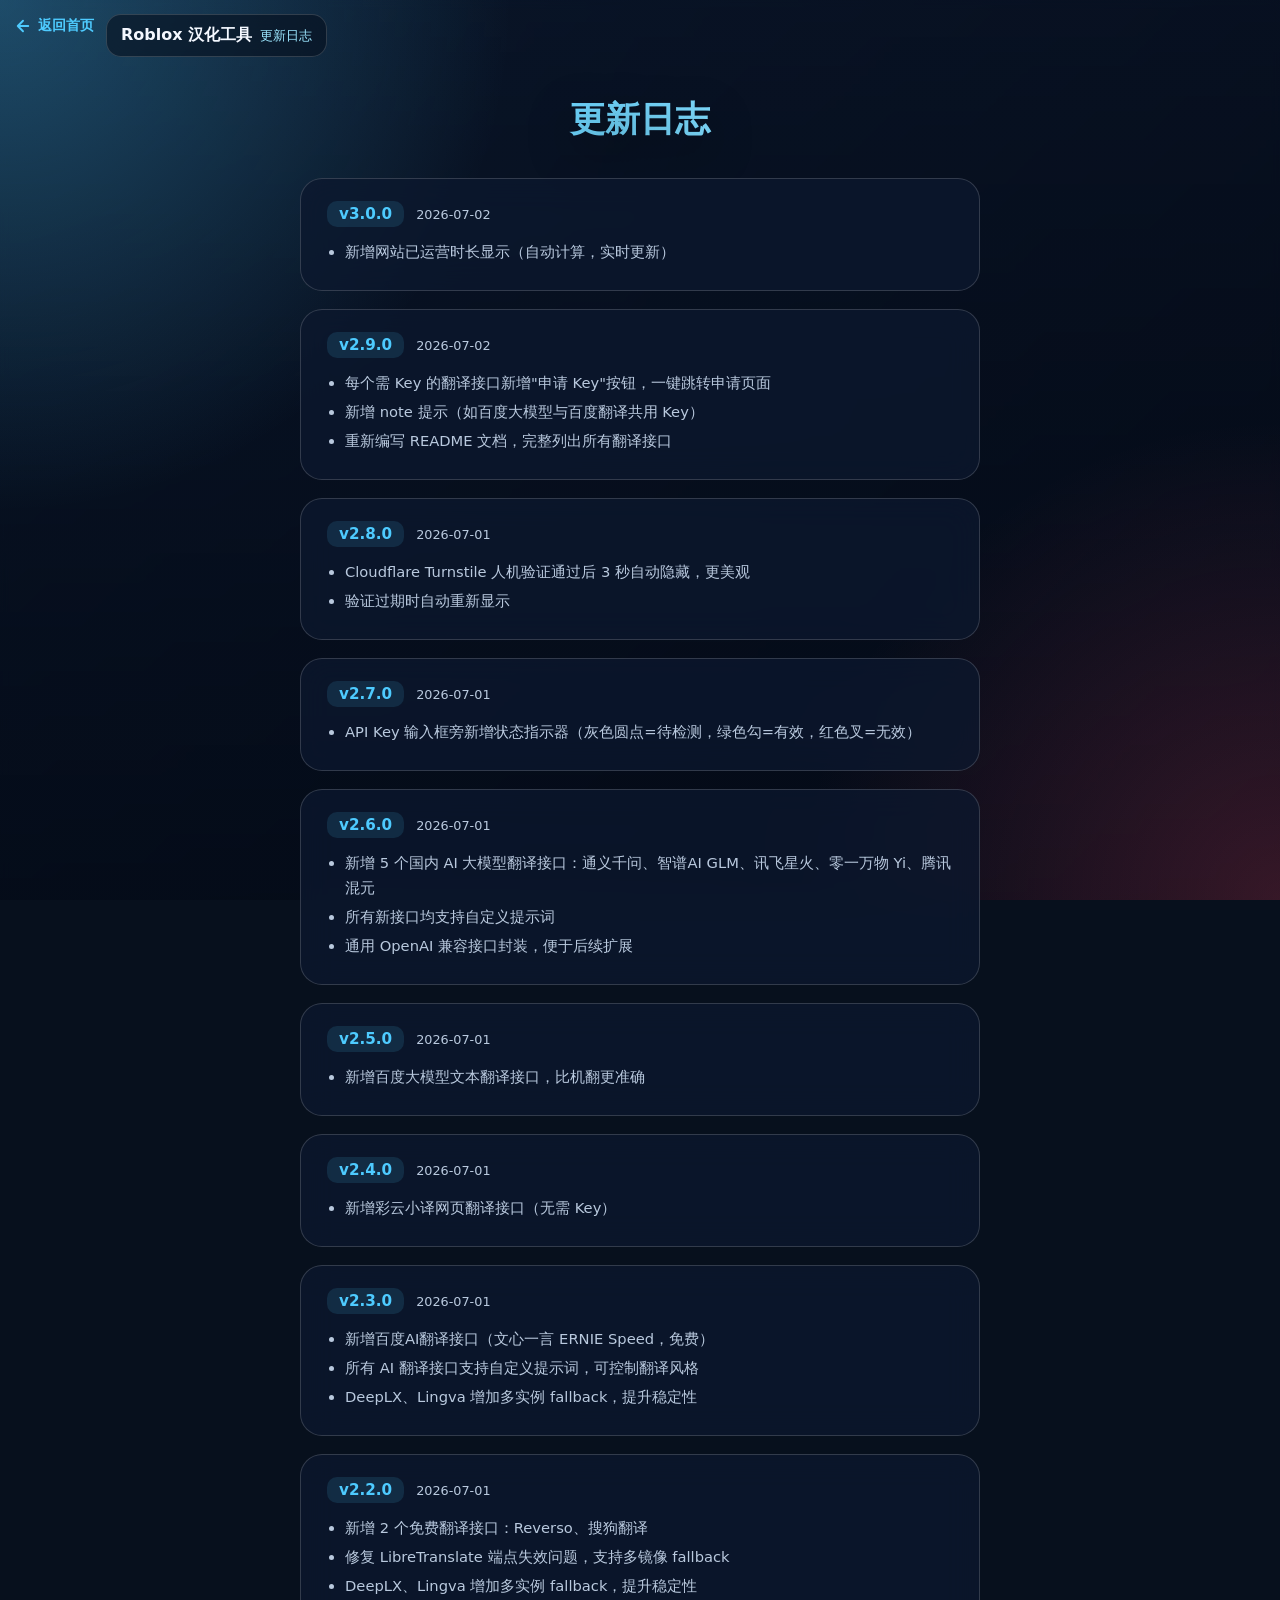
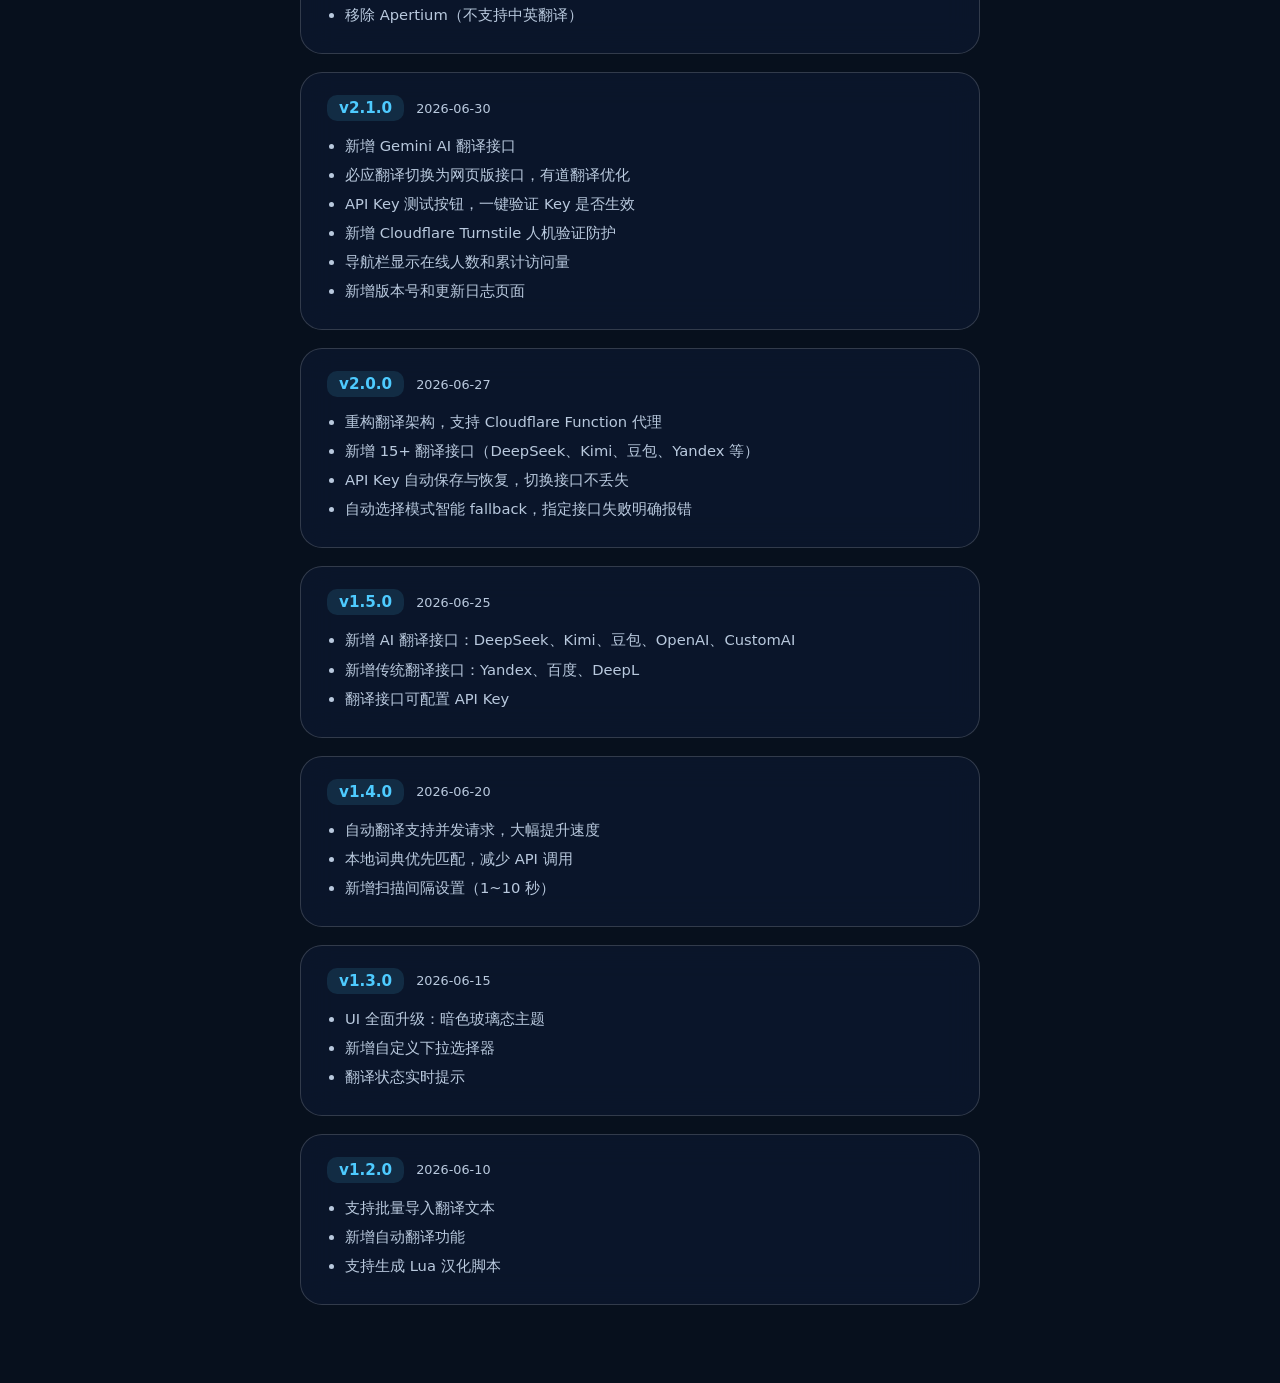
==== commit 4df31375: "Add files via upload" ====
--- a/changelog.html
+++ b/changelog.html
@@ -102,6 +102,28 @@
 
       <div class="version-card">
         <div class="version-header">
+          <span class="version-tag">v3.0.0</span>
+          <span class="version-date">2026-07-02</span>
+        </div>
+        <ul>
+          <li>新增网站已运营时长显示（自动计算，实时更新）</li>
+        </ul>
+      </div>
+
+      <div class="version-card">
+        <div class="version-header">
+          <span class="version-tag">v2.9.0</span>
+          <span class="version-date">2026-07-02</span>
+        </div>
+        <ul>
+          <li>每个需 Key 的翻译接口新增"申请 Key"按钮，一键跳转申请页面</li>
+          <li>新增 note 提示（如百度大模型与百度翻译共用 Key）</li>
+          <li>重新编写 README 文档，完整列出所有翻译接口</li>
+        </ul>
+      </div>
+
+      <div class="version-card">
+        <div class="version-header">
           <span class="version-tag">v2.8.0</span>
           <span class="version-date">2026-07-01</span>
         </div>
--- a/style.css
+++ b/style.css
@@ -856,15 +856,7 @@
   transform-origin: left top;
   height: 52px;
   opacity: 1;
-  transition: opacity 0.5s ease, height 0.5s ease, margin 0.5s ease;
-  overflow: hidden;
-}
-
-.turnstile-wrap.is-verified {
-  opacity: 0;
-  height: 0;
-  margin-top: 0;
-  pointer-events: none;
+  transition: opacity 0.5s ease;
 }
 
 .test-key-btn {
@@ -878,6 +870,33 @@
   border-radius: 10px;
   cursor: pointer;
   transition: background 0.2s, transform 0.15s;
+}
+
+.key-btn-row {
+  display: flex;
+  align-items: center;
+  gap: 10px;
+  margin-top: 8px;
+  flex-wrap: wrap;
+}
+
+.apply-key-btn {
+  margin-top: 0;
+  padding: 6px 16px;
+  font-size: 0.8rem;
+  font-weight: 600;
+  color: #a78bfa;
+  background: rgba(167, 139, 250, 0.1);
+  border: 1px solid rgba(167, 139, 250, 0.3);
+  border-radius: 10px;
+  cursor: pointer;
+  text-decoration: none;
+  transition: background 0.2s, transform 0.15s;
+}
+
+.apply-key-btn:hover {
+  background: rgba(167, 139, 250, 0.2);
+  transform: translateY(-1px);
 }
 
 .test-key-btn:hover:not(:disabled) {
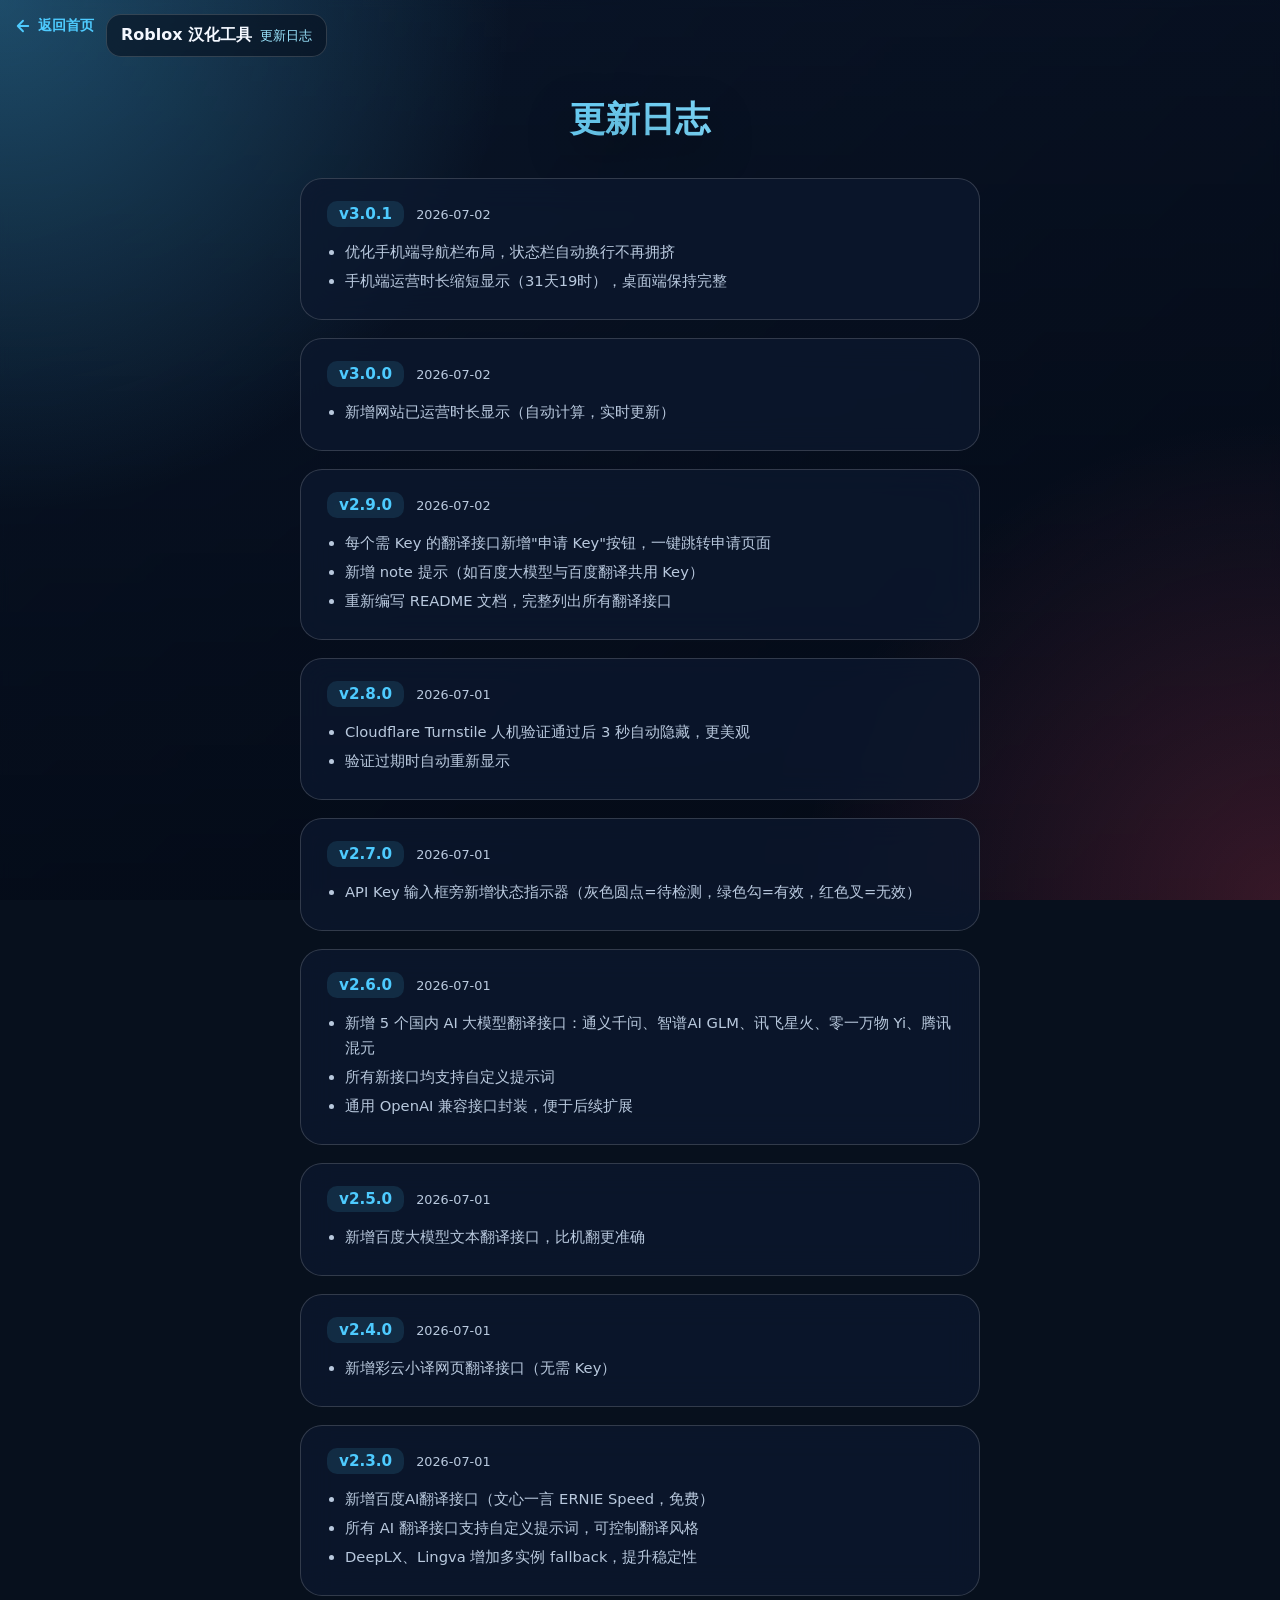
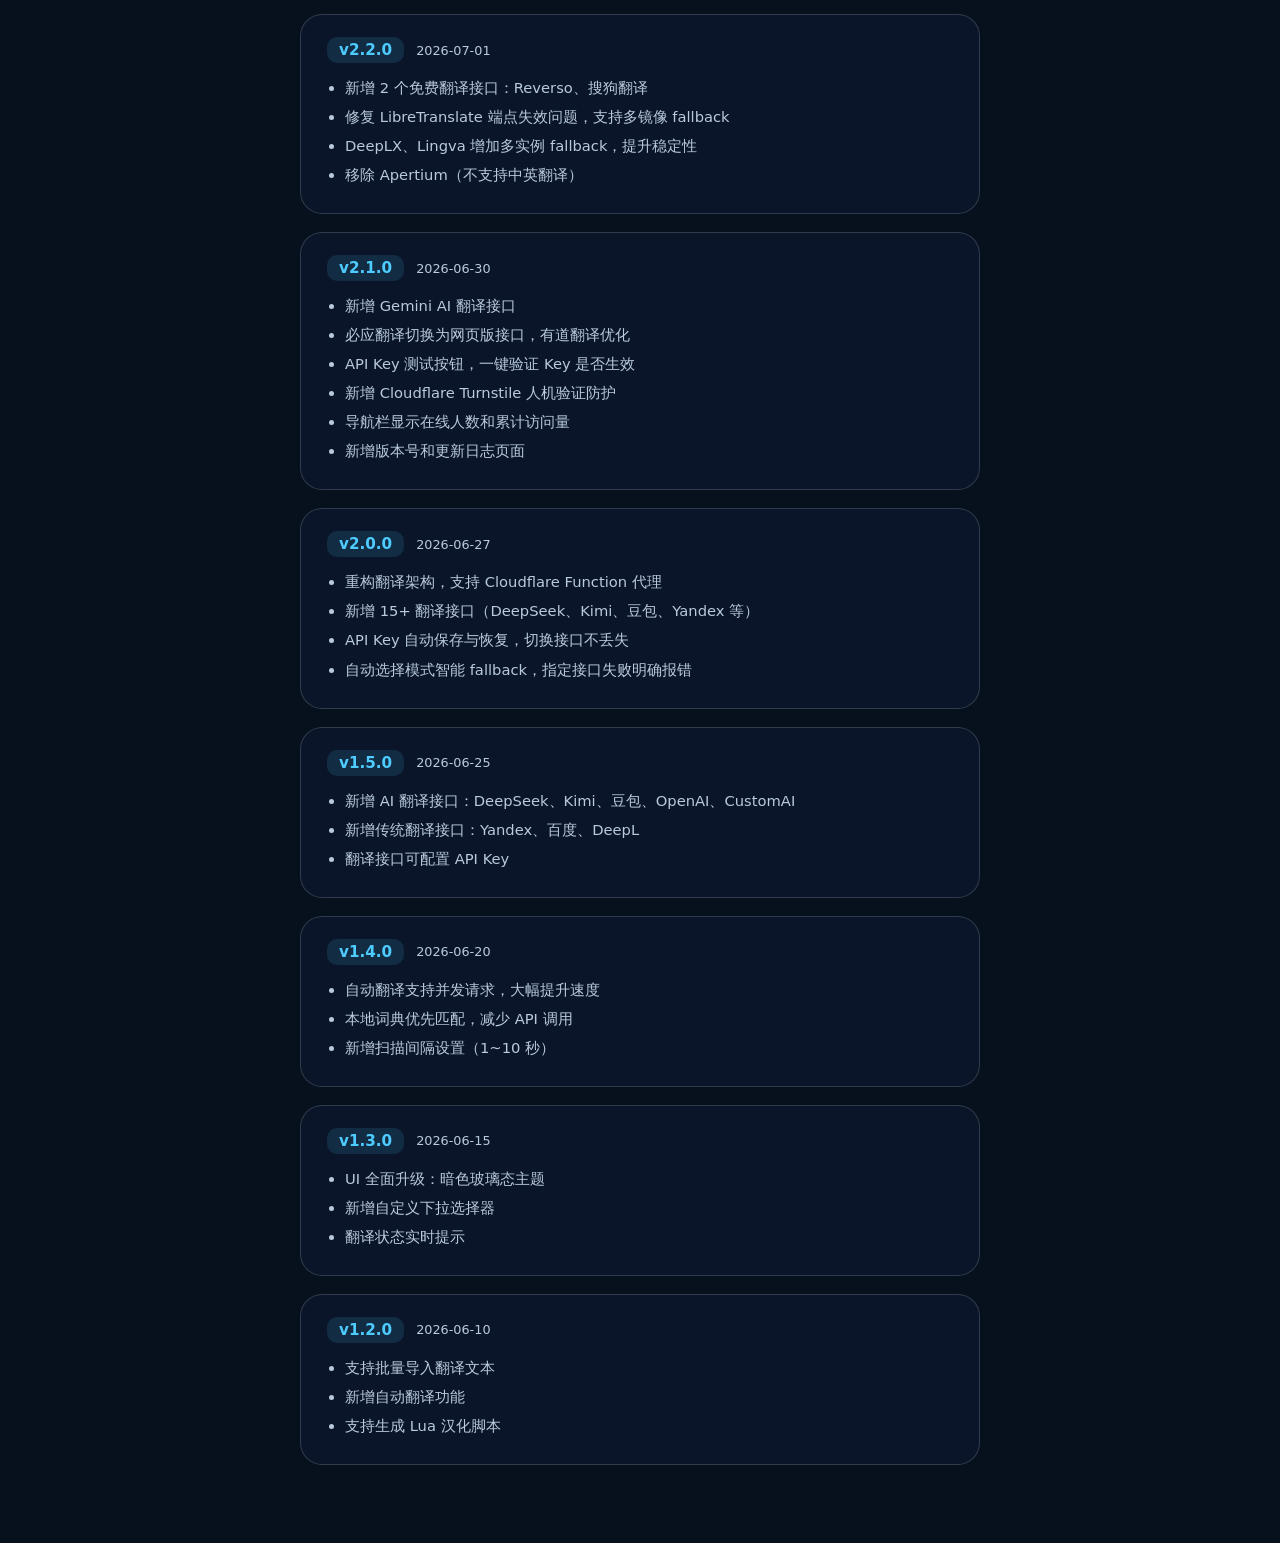
==== commit 91865ff6: "Add files via upload" ====
--- a/changelog.html
+++ b/changelog.html
@@ -102,6 +102,17 @@
 
       <div class="version-card">
         <div class="version-header">
+          <span class="version-tag">v3.0.1</span>
+          <span class="version-date">2026-07-02</span>
+        </div>
+        <ul>
+          <li>优化手机端导航栏布局，状态栏自动换行不再拥挤</li>
+          <li>手机端运营时长缩短显示（31天19时），桌面端保持完整</li>
+        </ul>
+      </div>
+
+      <div class="version-card">
+        <div class="version-header">
           <span class="version-tag">v3.0.0</span>
           <span class="version-date">2026-07-02</span>
         </div>
--- a/style.css
+++ b/style.css
@@ -196,6 +196,7 @@
     transform 0.28s var(--ease-pop),
     background 0.22s var(--ease-smooth),
     border-color 0.22s var(--ease-smooth);
+  flex-wrap: wrap;
 }
 
 .brand:hover {
@@ -234,6 +235,7 @@
   color: var(--muted);
   font-weight: 600;
   pointer-events: none;
+  flex-wrap: wrap;
 }
 
 .stats-sep {
@@ -1483,6 +1485,7 @@
 
   .brand {
     padding: 9px 12px;
+    white-space: normal;
   }
 
   .page-shell {
@@ -1936,7 +1939,15 @@
   .brand {
     max-width: calc(100vw - 72px);
     padding: 9px 12px;
-    white-space: nowrap;
+    white-space: normal;
+    line-height: 1.4;
+    gap: 4px;
+  }
+
+  .site-stats {
+    margin-left: 0;
+    font-size: 0.62rem;
+    gap: 4px;
   }
 
   .page-shell {
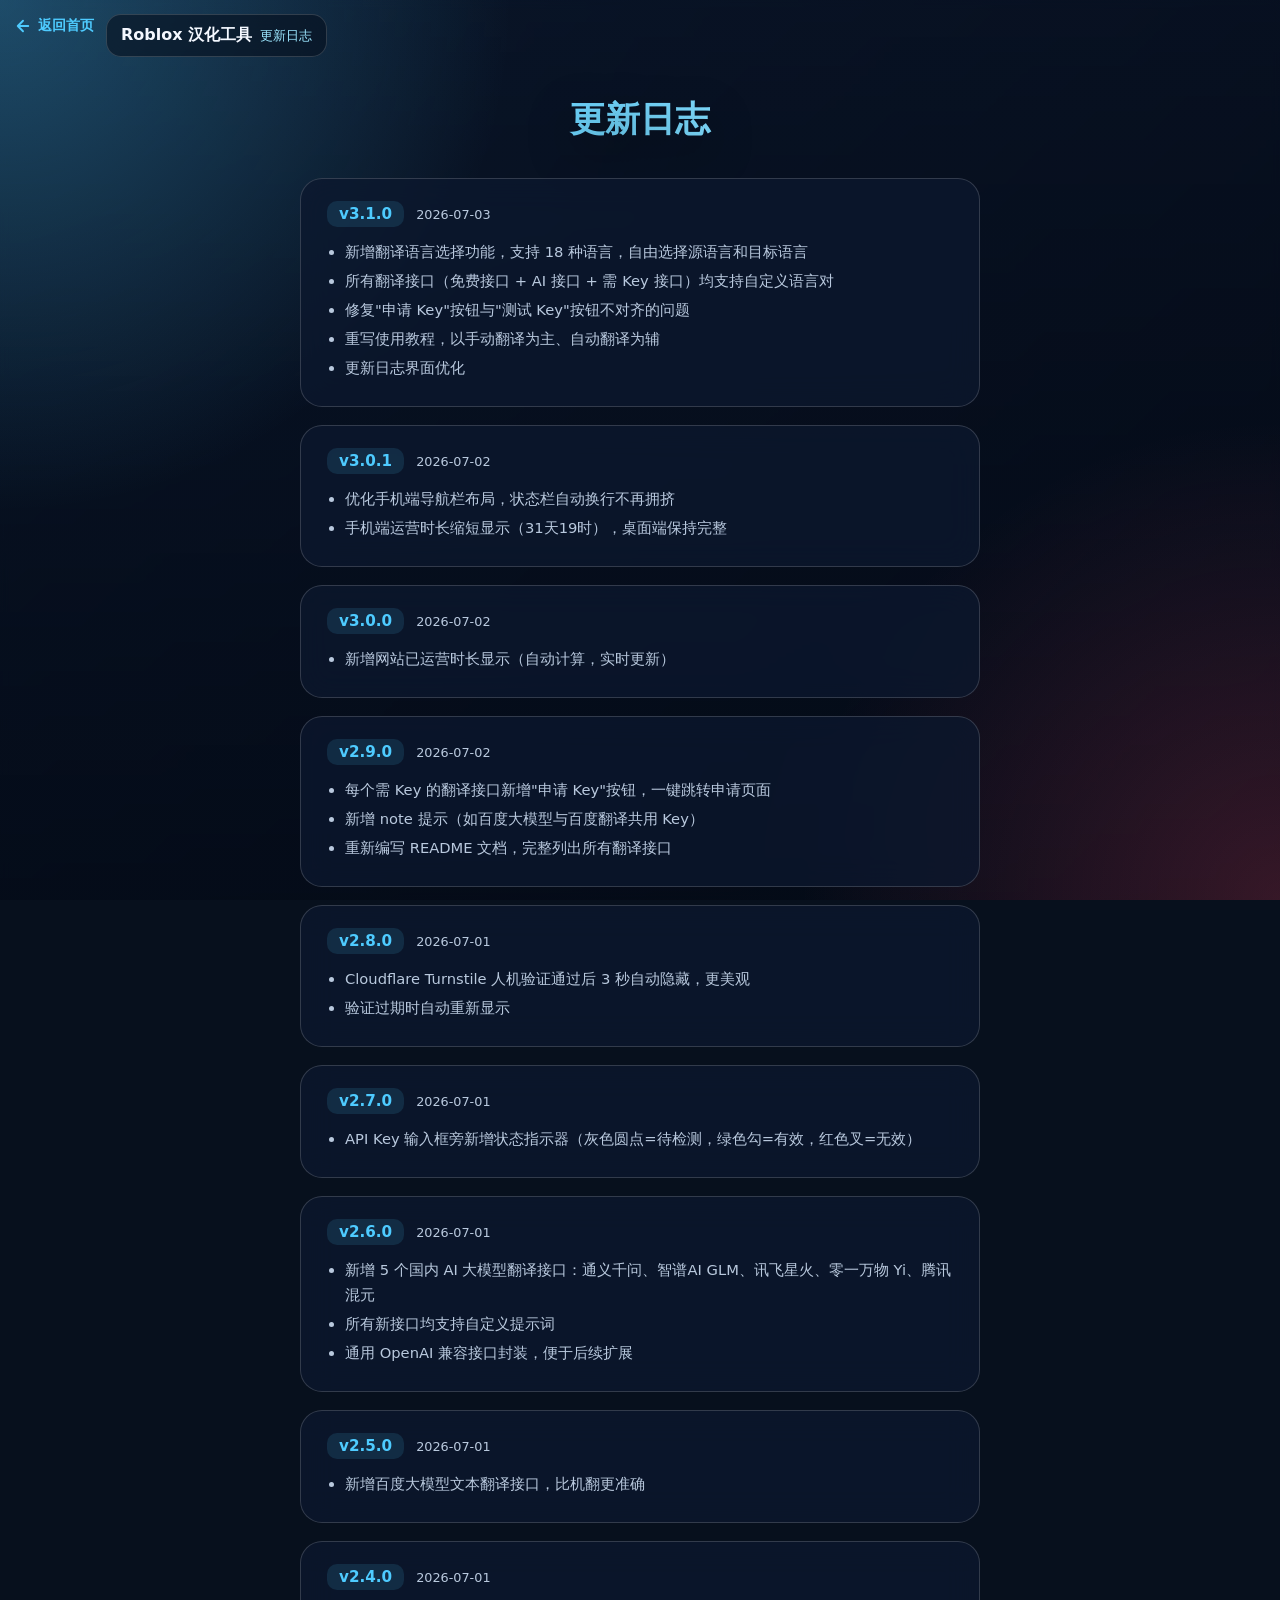
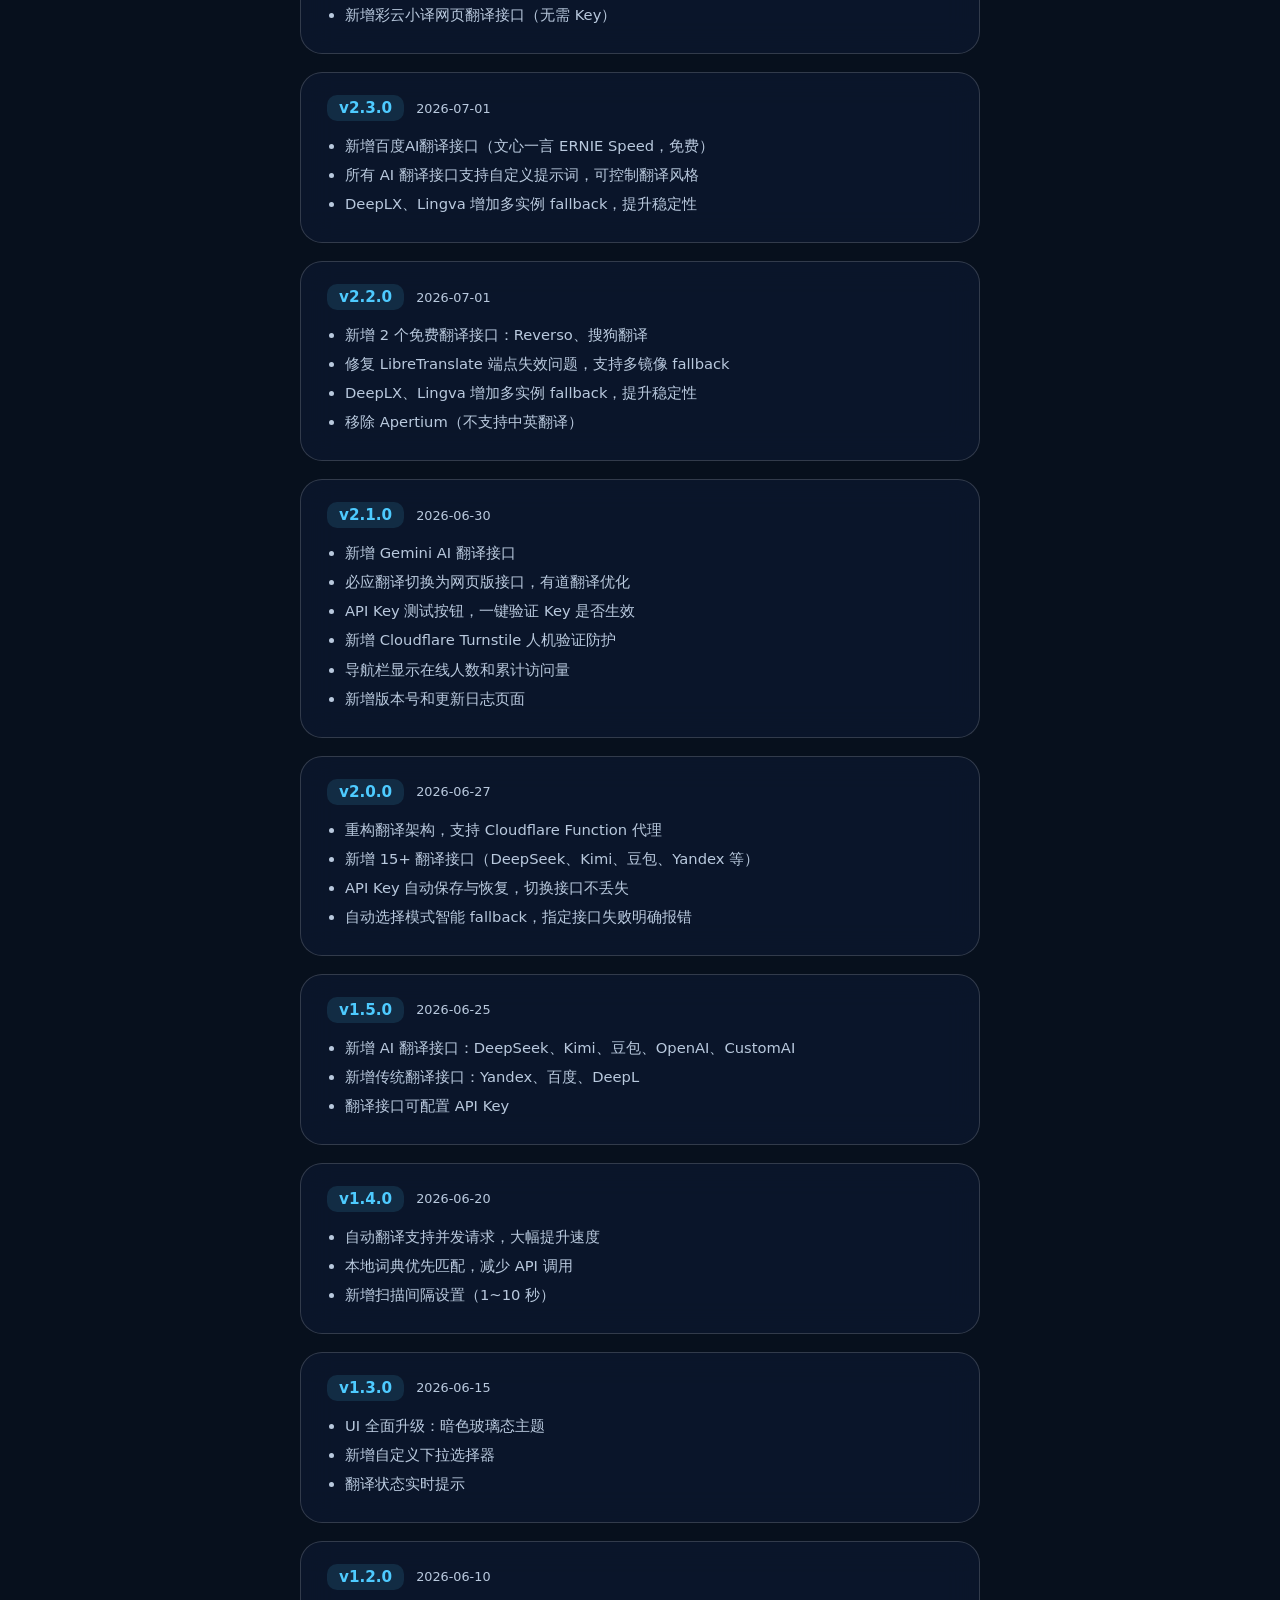
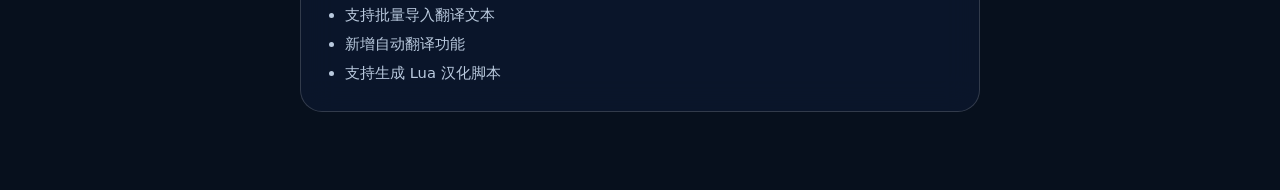
==== commit 8b75e0be: "Add files via upload" ====
--- a/changelog.html
+++ b/changelog.html
@@ -102,6 +102,20 @@
 
       <div class="version-card">
         <div class="version-header">
+          <span class="version-tag">v3.1.0</span>
+          <span class="version-date">2026-07-03</span>
+        </div>
+        <ul>
+          <li>新增翻译语言选择功能，支持 18 种语言，自由选择源语言和目标语言</li>
+          <li>所有翻译接口（免费接口 + AI 接口 + 需 Key 接口）均支持自定义语言对</li>
+          <li>修复"申请 Key"按钮与"测试 Key"按钮不对齐的问题</li>
+          <li>重写使用教程，以手动翻译为主、自动翻译为辅</li>
+          <li>更新日志界面优化</li>
+        </ul>
+      </div>
+
+      <div class="version-card">
+        <div class="version-header">
           <span class="version-tag">v3.0.1</span>
           <span class="version-date">2026-07-02</span>
         </div>
--- a/style.css
+++ b/style.css
@@ -862,7 +862,7 @@
 }
 
 .test-key-btn {
-  margin-top: 8px;
+  margin-top: 0;
   padding: 6px 16px;
   font-size: 0.8rem;
   font-weight: 600;
@@ -887,18 +887,25 @@
   padding: 6px 16px;
   font-size: 0.8rem;
   font-weight: 600;
+  font-family: inherit;
   color: #a78bfa;
   background: rgba(167, 139, 250, 0.1);
   border: 1px solid rgba(167, 139, 250, 0.3);
   border-radius: 10px;
   cursor: pointer;
   text-decoration: none;
+  display: inline-flex;
+  align-items: center;
   transition: background 0.2s, transform 0.15s;
 }
 
 .apply-key-btn:hover {
   background: rgba(167, 139, 250, 0.2);
   transform: translateY(-1px);
+}
+
+.apply-key-btn:visited {
+  color: #a78bfa;
 }
 
 .test-key-btn:hover:not(:disabled) {
@@ -1771,9 +1778,11 @@
 }
 
 .api-key-note {
-  color: #9ecfff;
-  font-size: 0.76rem;
+  display: block;
+  color: var(--muted);
+  font-size: 0.72rem;
   line-height: 1.55;
+  margin-top: 6px;
   opacity: 0.7;
 }
 
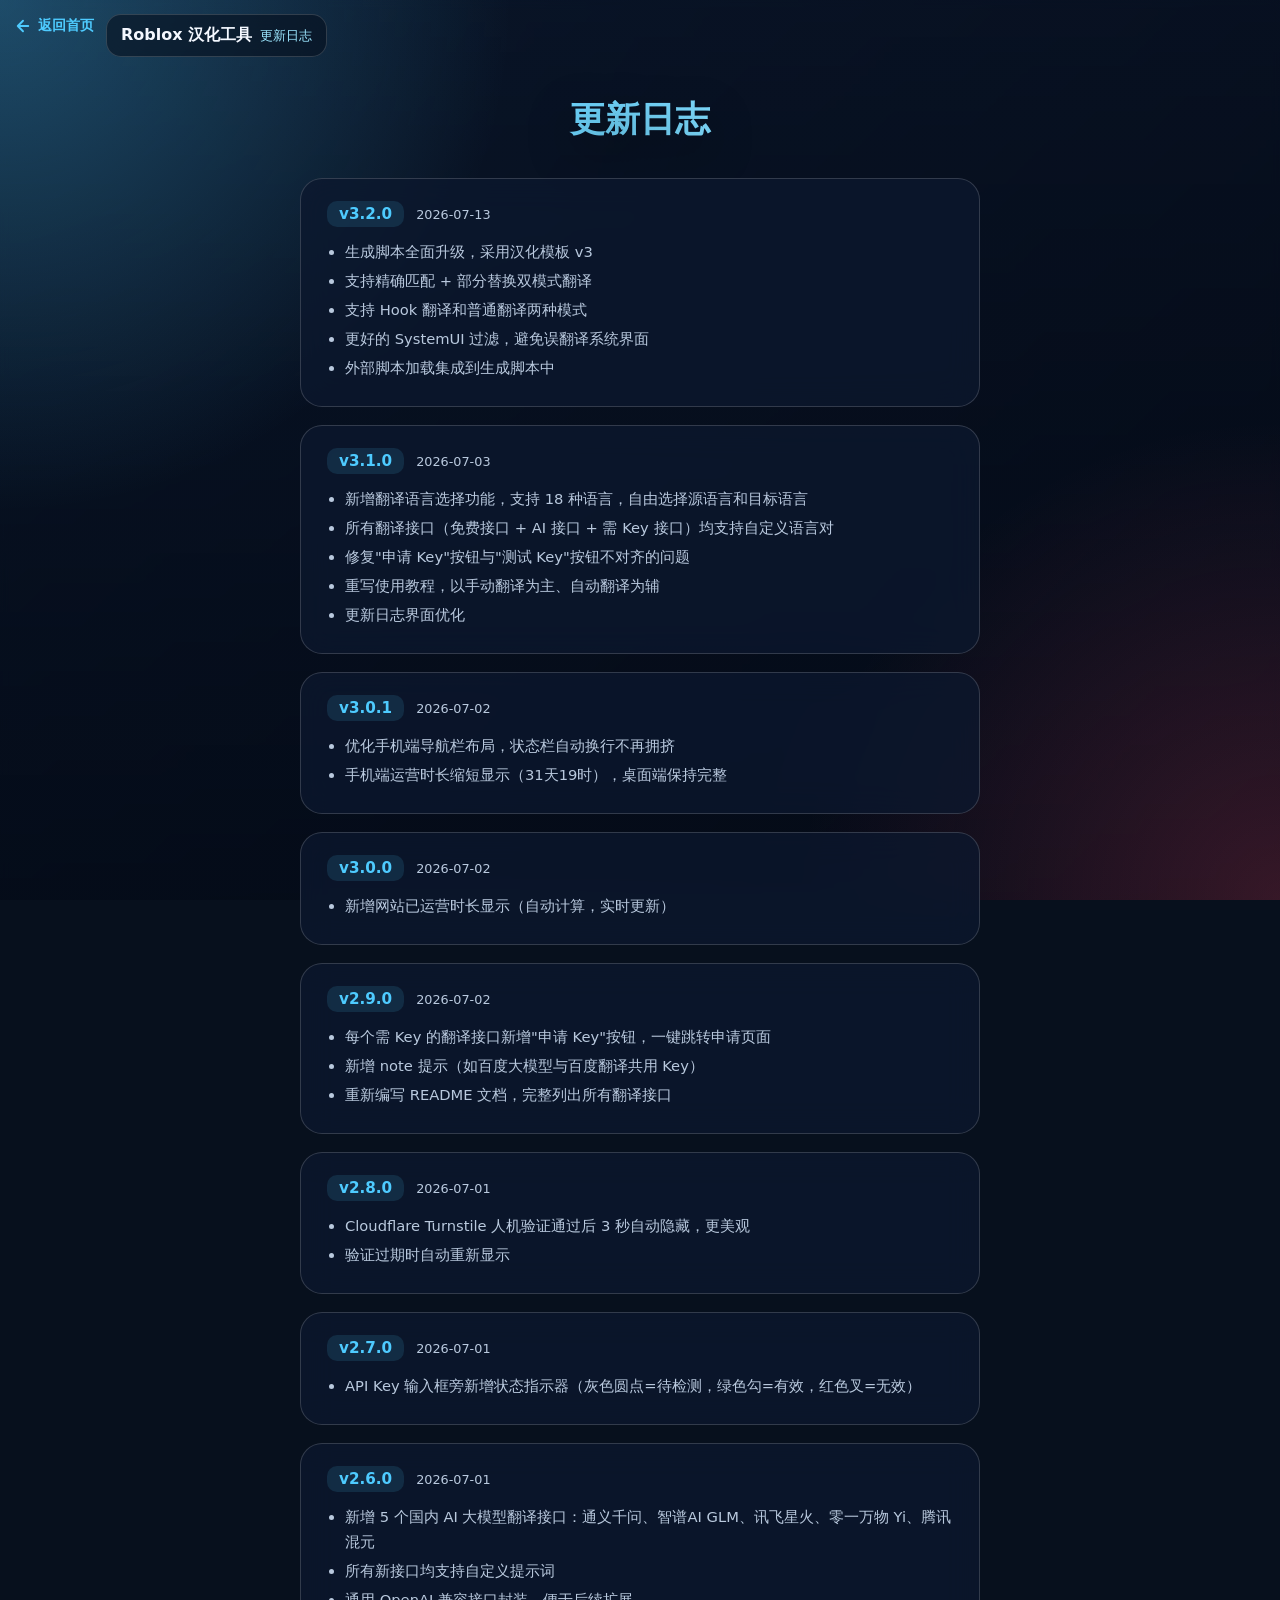
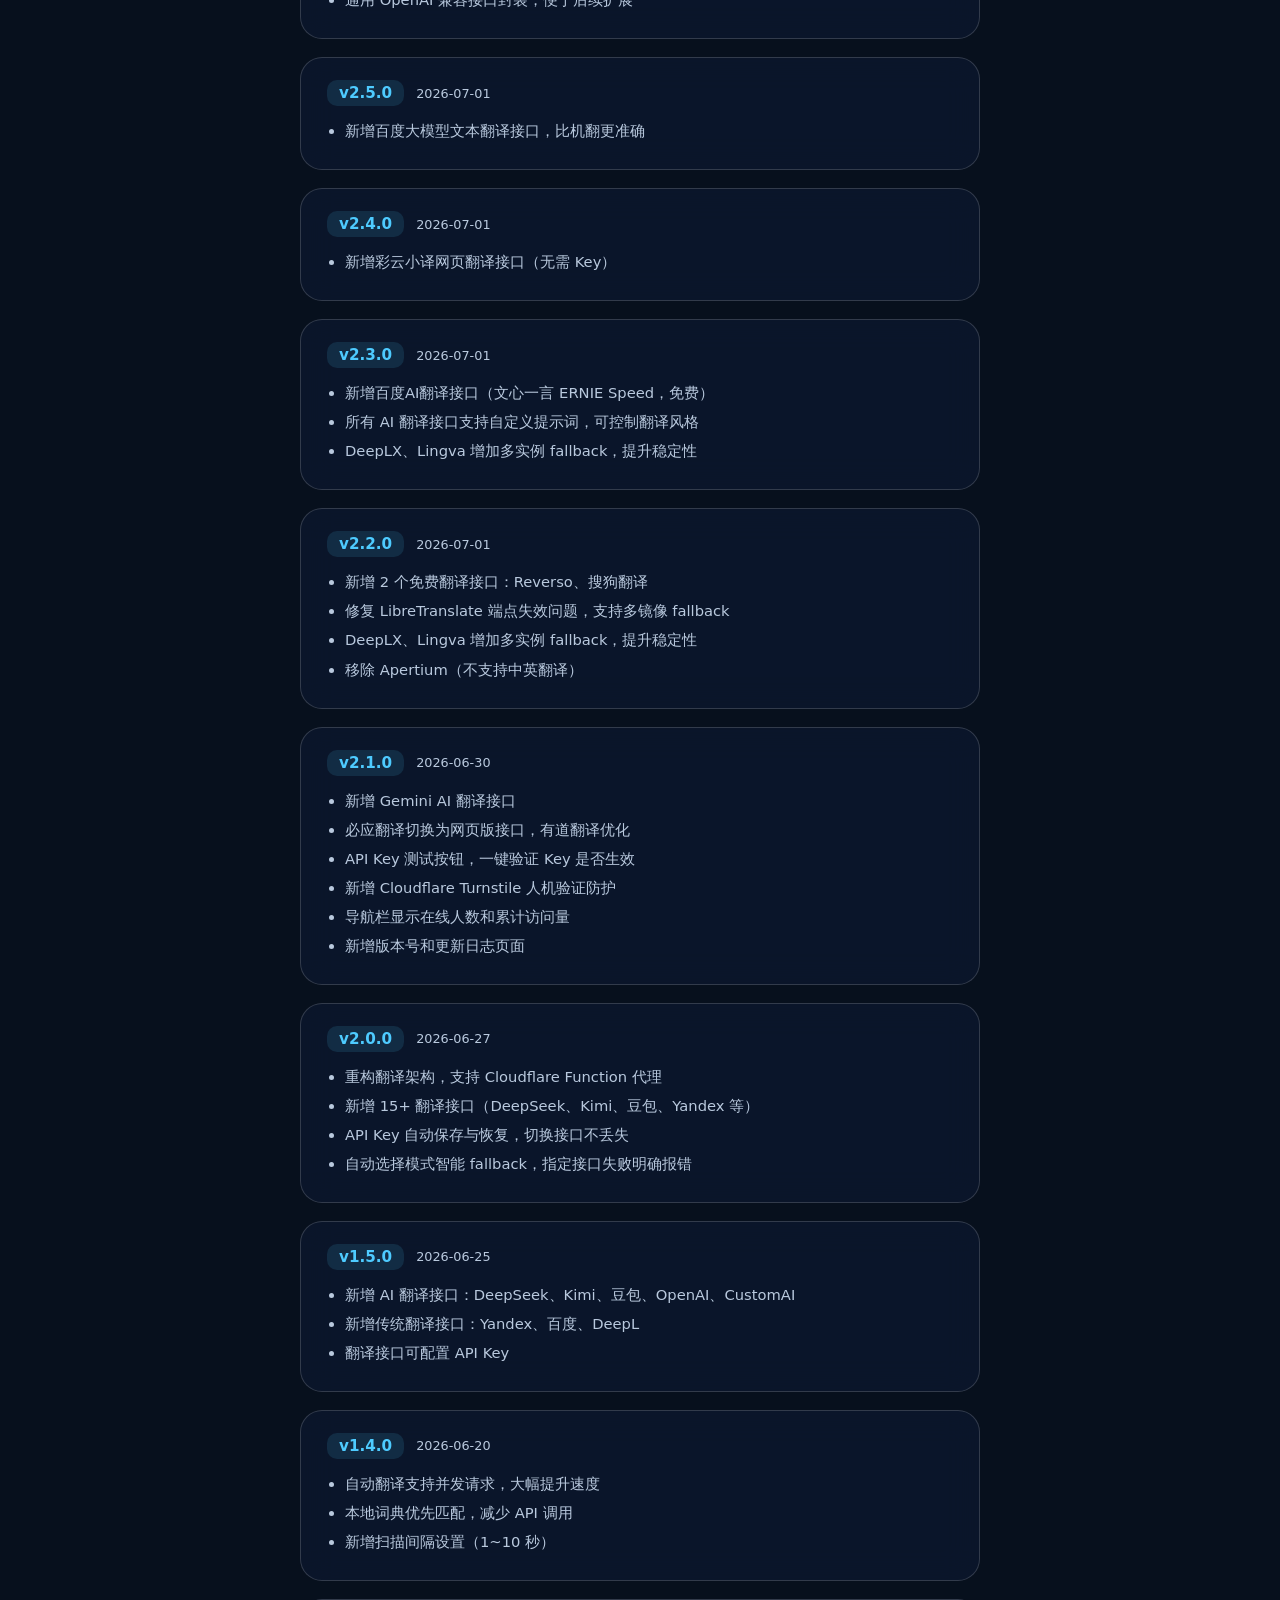
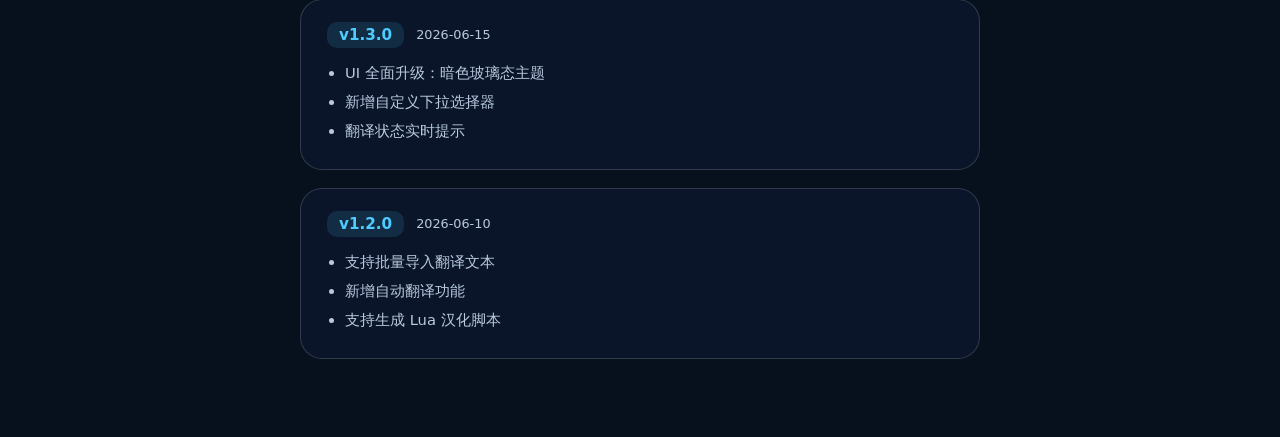
==== commit 7ee3e255: "Add files via upload" ====
--- a/changelog.html
+++ b/changelog.html
@@ -102,6 +102,20 @@
 
       <div class="version-card">
         <div class="version-header">
+          <span class="version-tag">v3.2.0</span>
+          <span class="version-date">2026-07-13</span>
+        </div>
+        <ul>
+          <li>生成脚本全面升级，采用汉化模板 v3</li>
+          <li>支持精确匹配 + 部分替换双模式翻译</li>
+          <li>支持 Hook 翻译和普通翻译两种模式</li>
+          <li>更好的 SystemUI 过滤，避免误翻译系统界面</li>
+          <li>外部脚本加载集成到生成脚本中</li>
+        </ul>
+      </div>
+
+      <div class="version-card">
+        <div class="version-header">
           <span class="version-tag">v3.1.0</span>
           <span class="version-date">2026-07-03</span>
         </div>
--- a/style.css
+++ b/style.css
@@ -1311,6 +1311,130 @@
     opacity: 1;
     transform: translateY(0);
   }
+}
+
+/* ===== 打赏悬浮按钮 ===== */
+.reward-fab {
+  position: fixed;
+  right: 20px;
+  bottom: 80px;
+  width: 46px;
+  height: 46px;
+  border-radius: 50%;
+  background: linear-gradient(135deg, #ff6b9d, #c44dff);
+  color: #fff;
+  display: flex;
+  align-items: center;
+  justify-content: center;
+  cursor: pointer;
+  z-index: 900;
+  box-shadow: 0 4px 16px rgba(196, 77, 255, 0.35);
+  transition: transform 0.25s ease, box-shadow 0.25s ease;
+  pointer-events: auto;
+}
+
+.reward-fab:hover {
+  transform: scale(1.12);
+  box-shadow: 0 6px 24px rgba(196, 77, 255, 0.5);
+}
+
+.reward-overlay {
+  position: fixed;
+  inset: 0;
+  background: rgba(0, 0, 0, 0.6);
+  backdrop-filter: blur(6px);
+  z-index: 2000;
+  display: flex;
+  align-items: center;
+  justify-content: center;
+  opacity: 0;
+  pointer-events: none;
+  transition: opacity 0.3s ease;
+}
+
+.reward-overlay.is-open {
+  opacity: 1;
+  pointer-events: auto;
+}
+
+.reward-modal {
+  position: relative;
+  background: rgba(12, 22, 45, 0.92);
+  border: 1px solid var(--line);
+  border-radius: 20px;
+  padding: 32px 28px 24px;
+  max-width: 420px;
+  width: 90%;
+  text-align: center;
+  backdrop-filter: blur(18px);
+  transform: translateY(20px) scale(0.95);
+  transition: transform 0.3s ease;
+}
+
+.reward-overlay.is-open .reward-modal {
+  transform: translateY(0) scale(1);
+}
+
+.reward-modal h3.reward-title {
+  font-size: 1.25rem;
+  font-weight: 800;
+  margin: 0 0 8px;
+  background: linear-gradient(90deg, #ff6b9d, #c44dff);
+  -webkit-background-clip: text;
+  -webkit-text-fill-color: transparent;
+}
+
+.reward-modal p.reward-desc {
+  font-size: 0.92rem;
+  color: var(--muted);
+  margin: 0 0 24px;
+  line-height: 1.6;
+}
+
+.reward-close {
+  position: absolute;
+  top: 12px;
+  right: 14px;
+  background: none;
+  border: none;
+  color: var(--muted);
+  font-size: 1.4rem;
+  cursor: pointer;
+  transition: color 0.2s;
+  line-height: 1;
+}
+
+.reward-close:hover {
+  color: var(--text);
+}
+
+.reward-qrcodes {
+  display: flex;
+  justify-content: center;
+  gap: 24px;
+  flex-wrap: wrap;
+}
+
+.reward-qr-item {
+  display: flex;
+  flex-direction: column;
+  align-items: center;
+  gap: 8px;
+}
+
+.reward-qr-item span {
+  font-size: 0.85rem;
+  font-weight: 600;
+  color: var(--muted);
+}
+
+.reward-qr-item img {
+  width: 150px;
+  height: 150px;
+  object-fit: contain;
+  border-radius: 12px;
+  border: 1px solid var(--line);
+  background: #fff;
 }
 
 @keyframes cardIn {
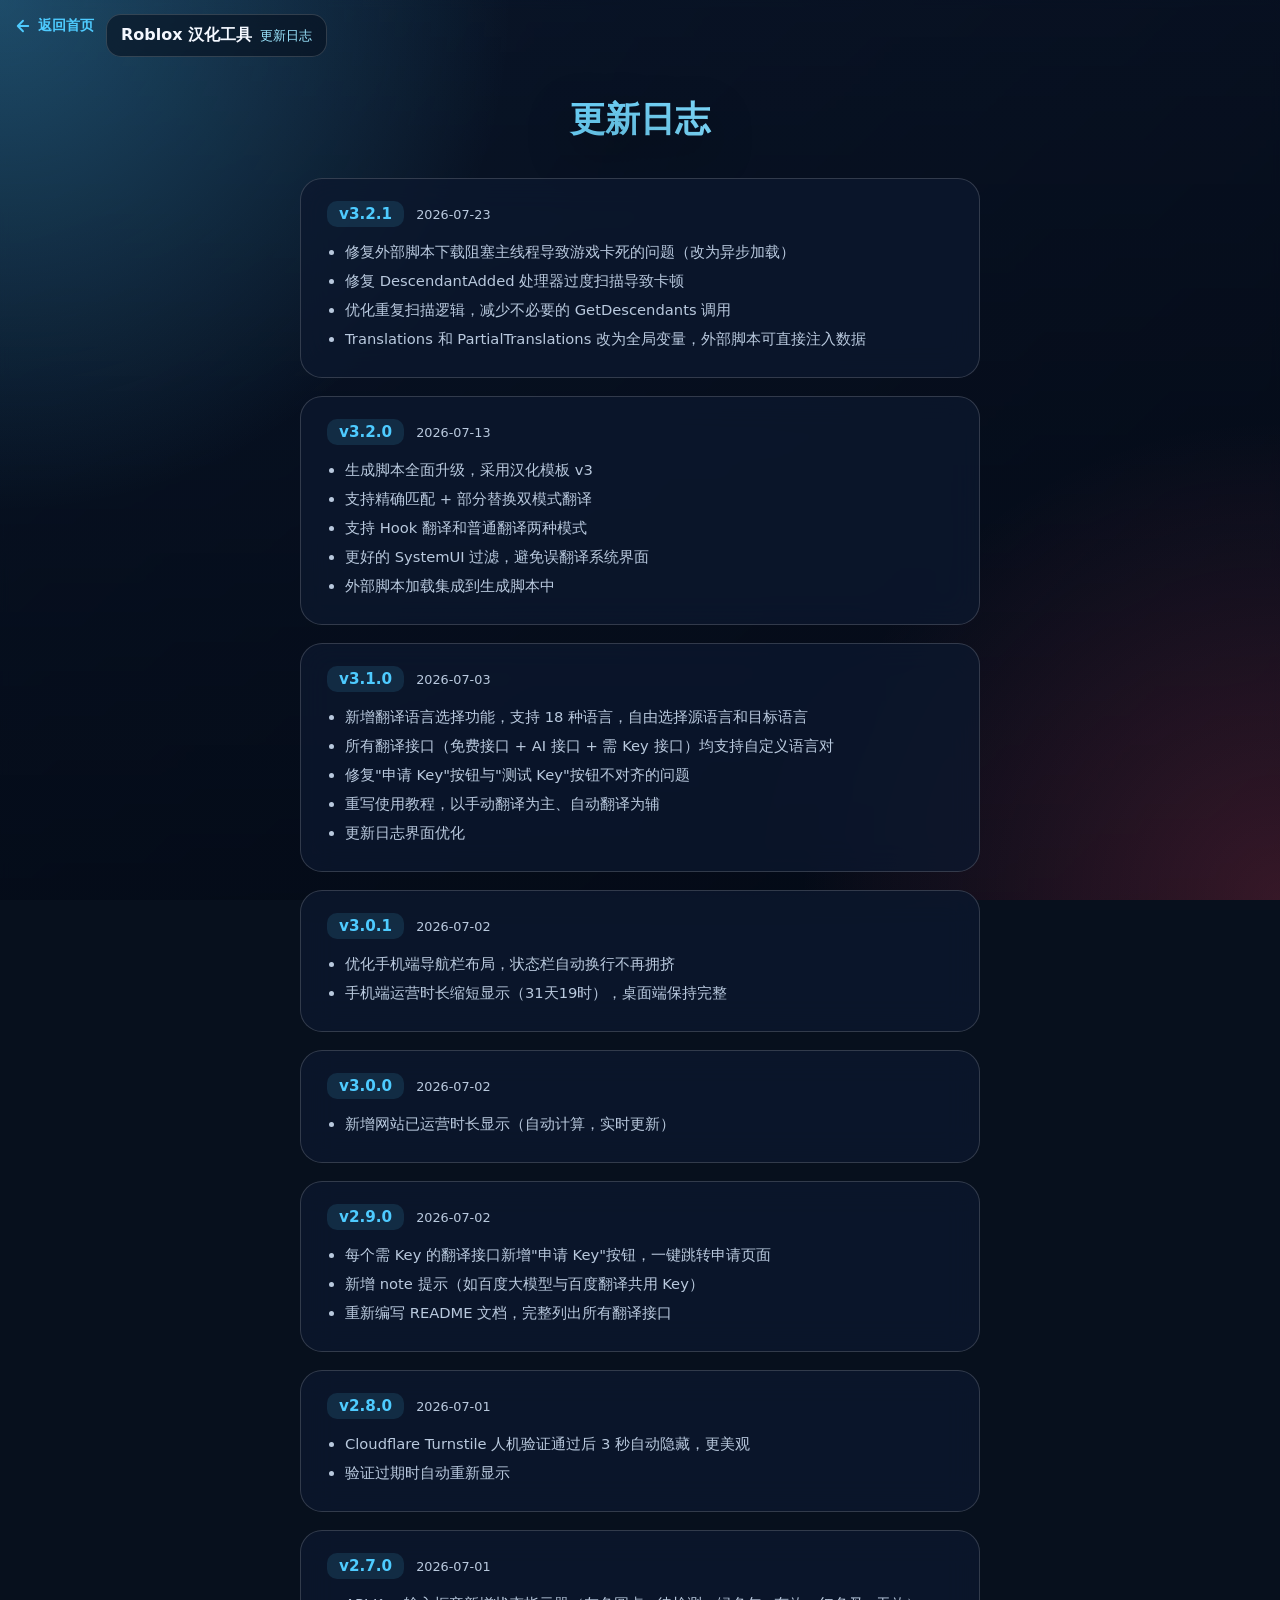
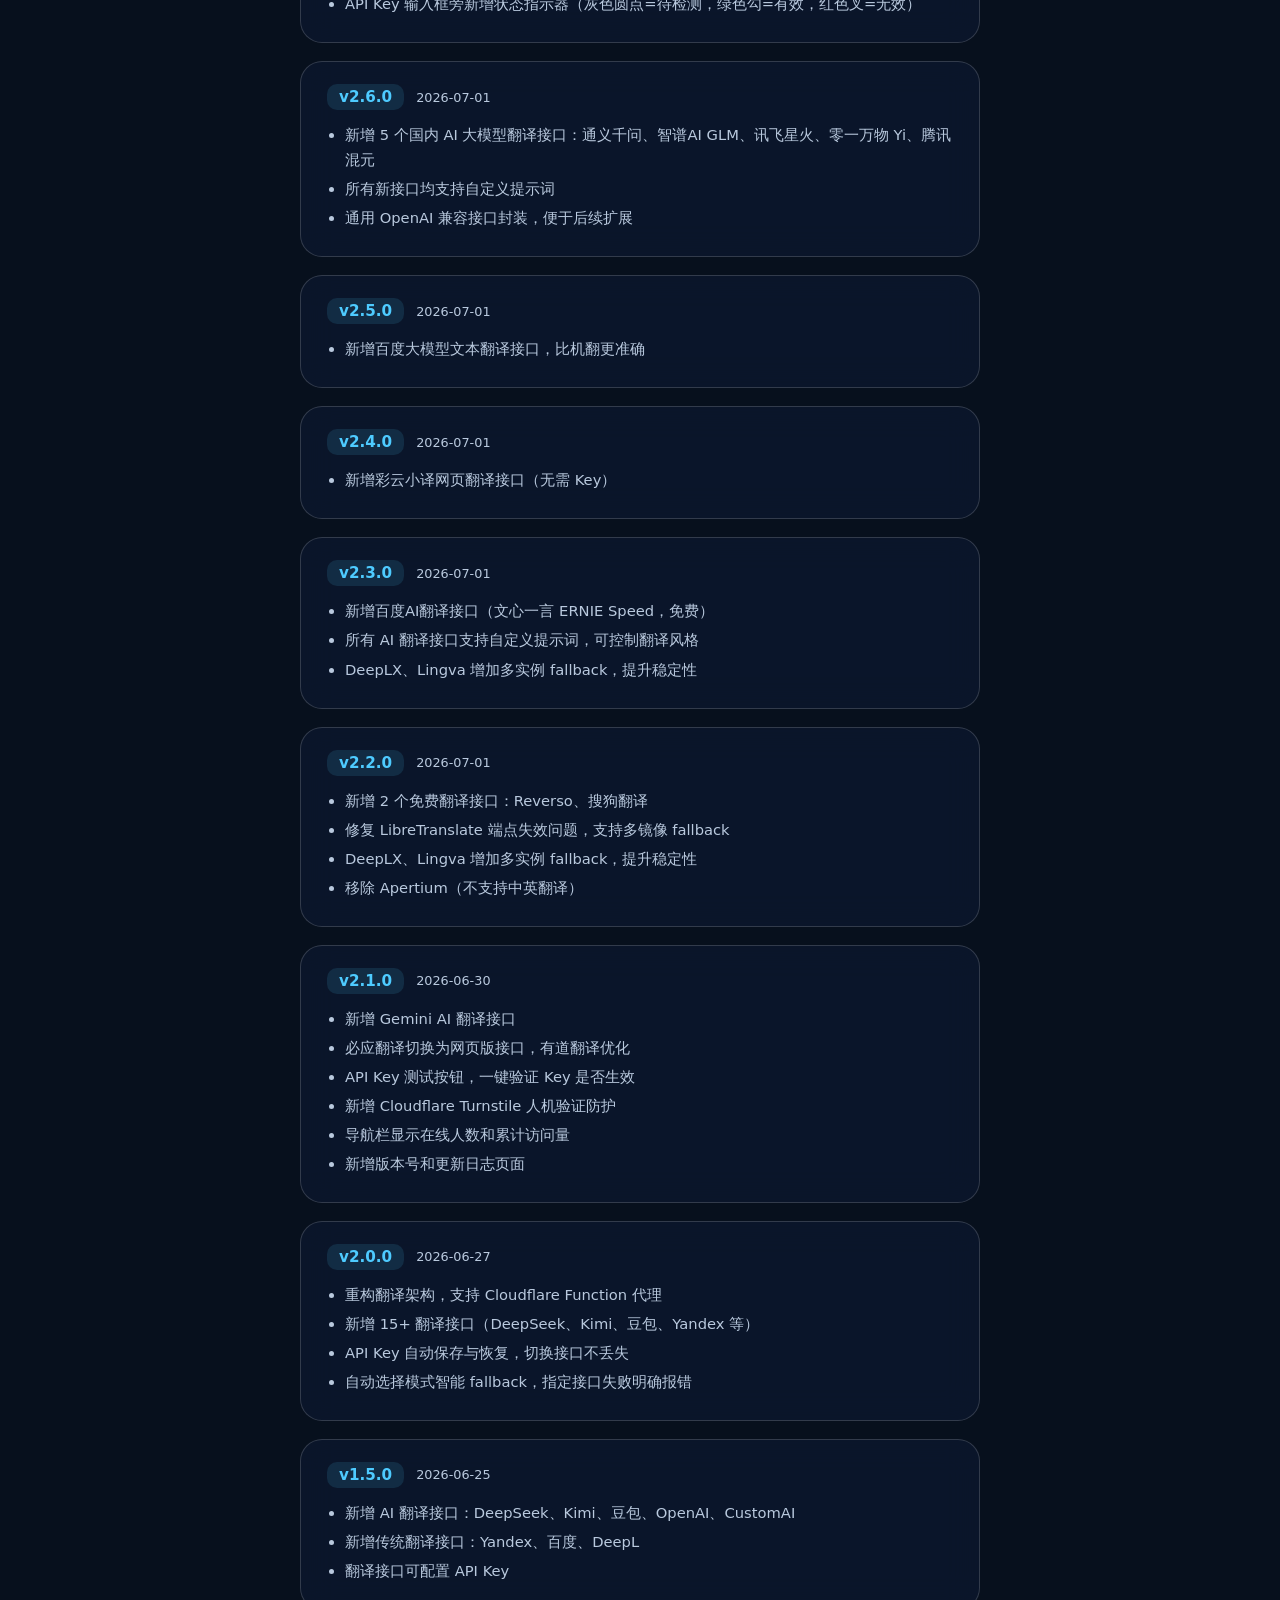
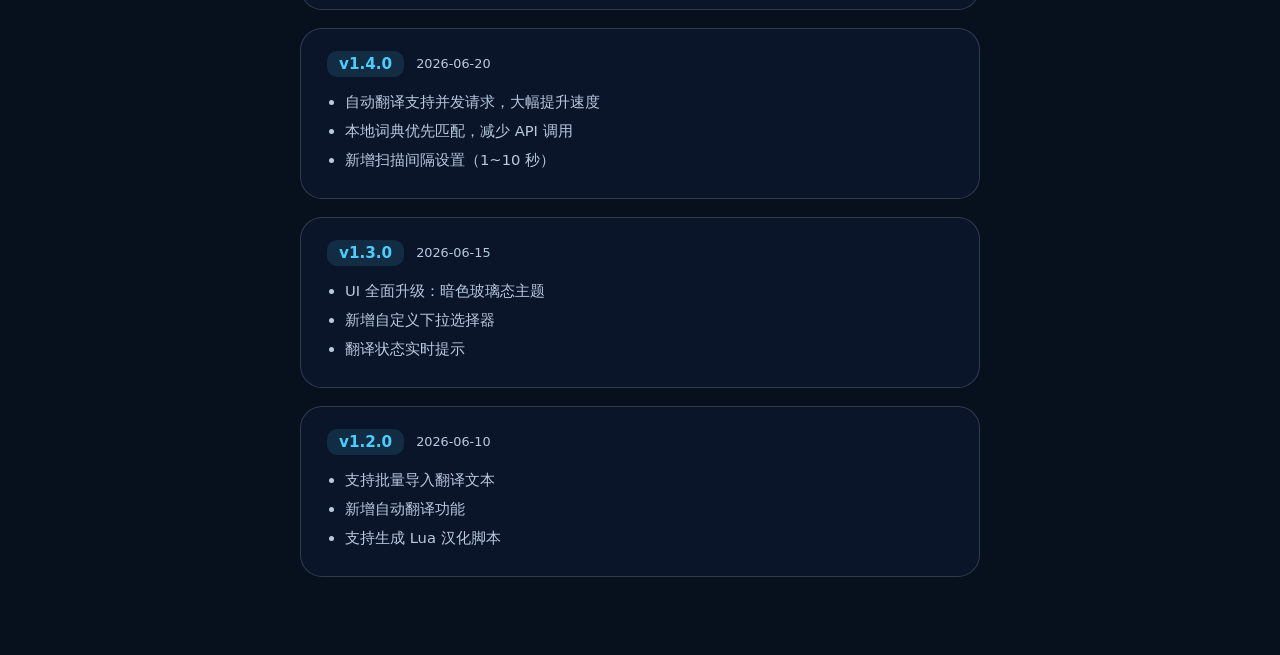
==== commit 9539c8c1: "Add files via upload" ====
--- a/changelog.html
+++ b/changelog.html
@@ -102,6 +102,19 @@
 
       <div class="version-card">
         <div class="version-header">
+          <span class="version-tag">v3.2.1</span>
+          <span class="version-date">2026-07-23</span>
+        </div>
+        <ul>
+          <li>修复外部脚本下载阻塞主线程导致游戏卡死的问题（改为异步加载）</li>
+          <li>修复 DescendantAdded 处理器过度扫描导致卡顿</li>
+          <li>优化重复扫描逻辑，减少不必要的 GetDescendants 调用</li>
+          <li>Translations 和 PartialTranslations 改为全局变量，外部脚本可直接注入数据</li>
+        </ul>
+      </div>
+
+      <div class="version-card">
+        <div class="version-header">
           <span class="version-tag">v3.2.0</span>
           <span class="version-date">2026-07-13</span>
         </div>
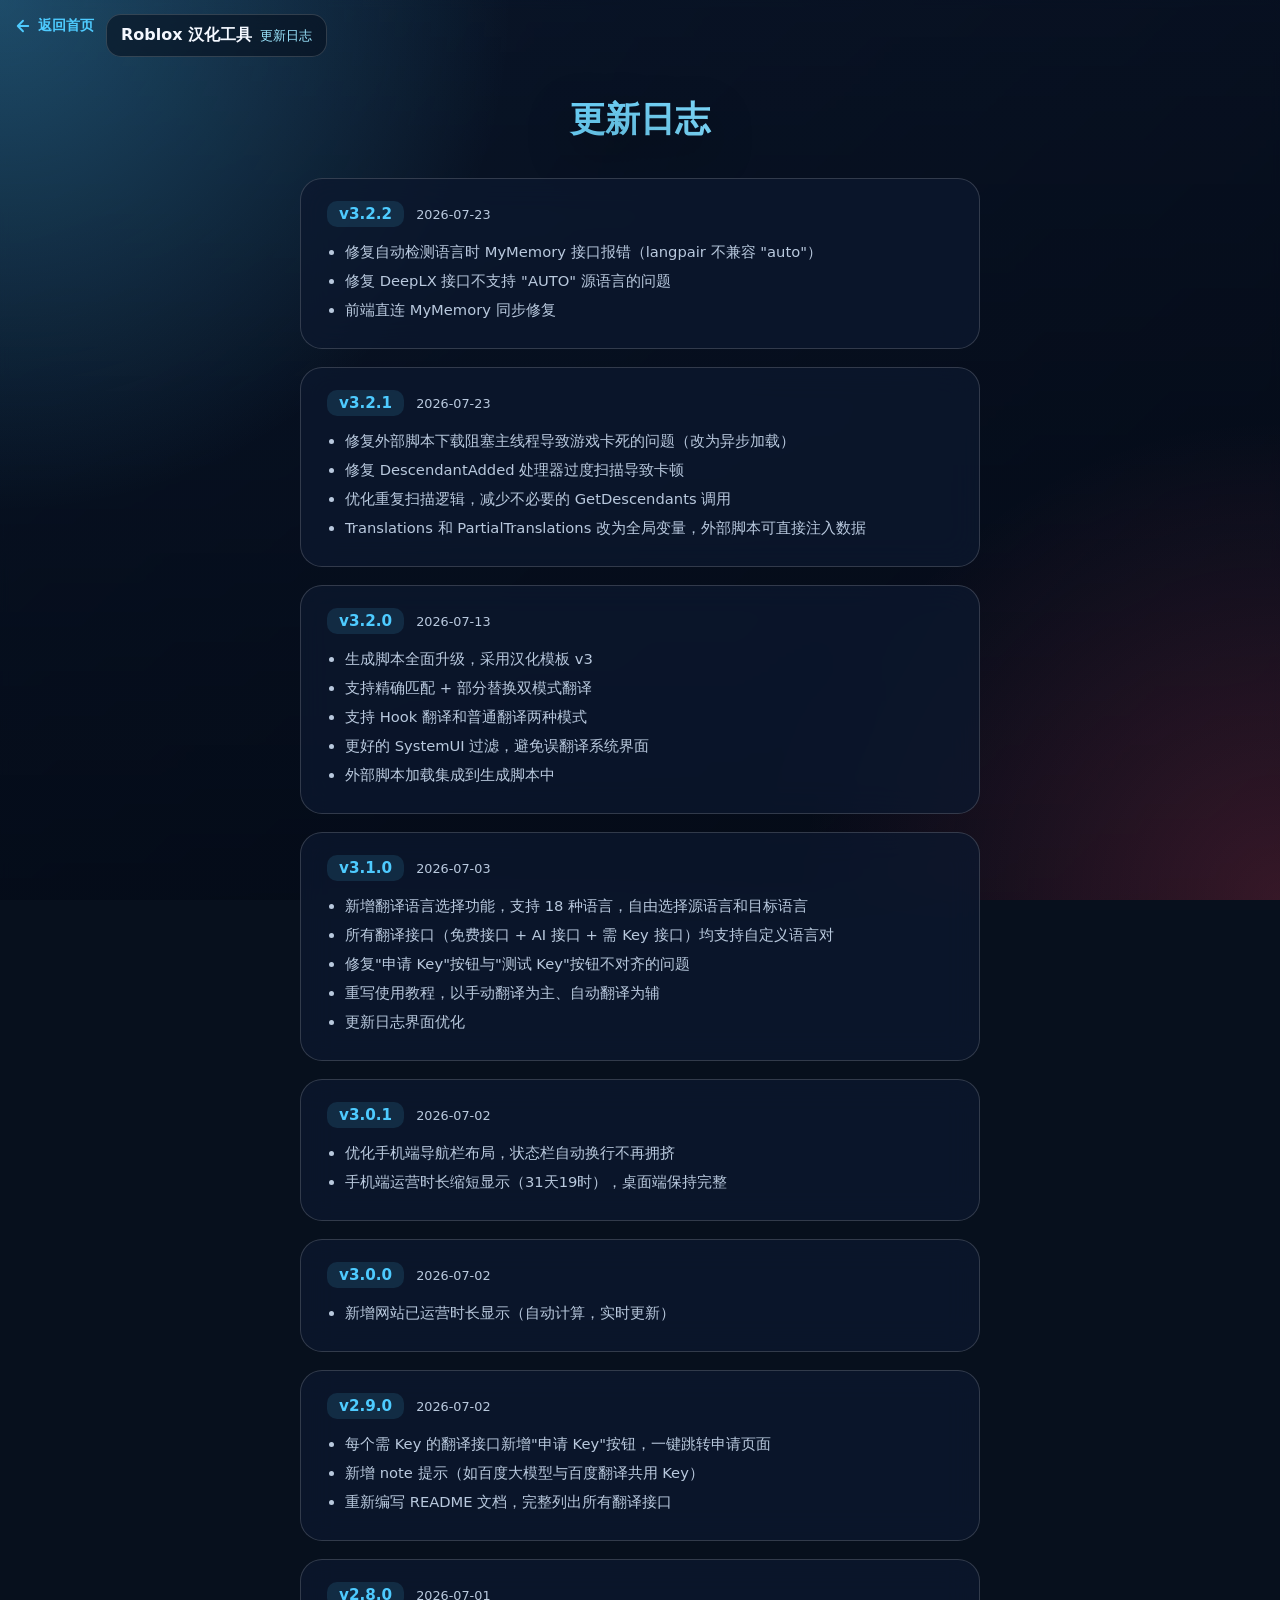
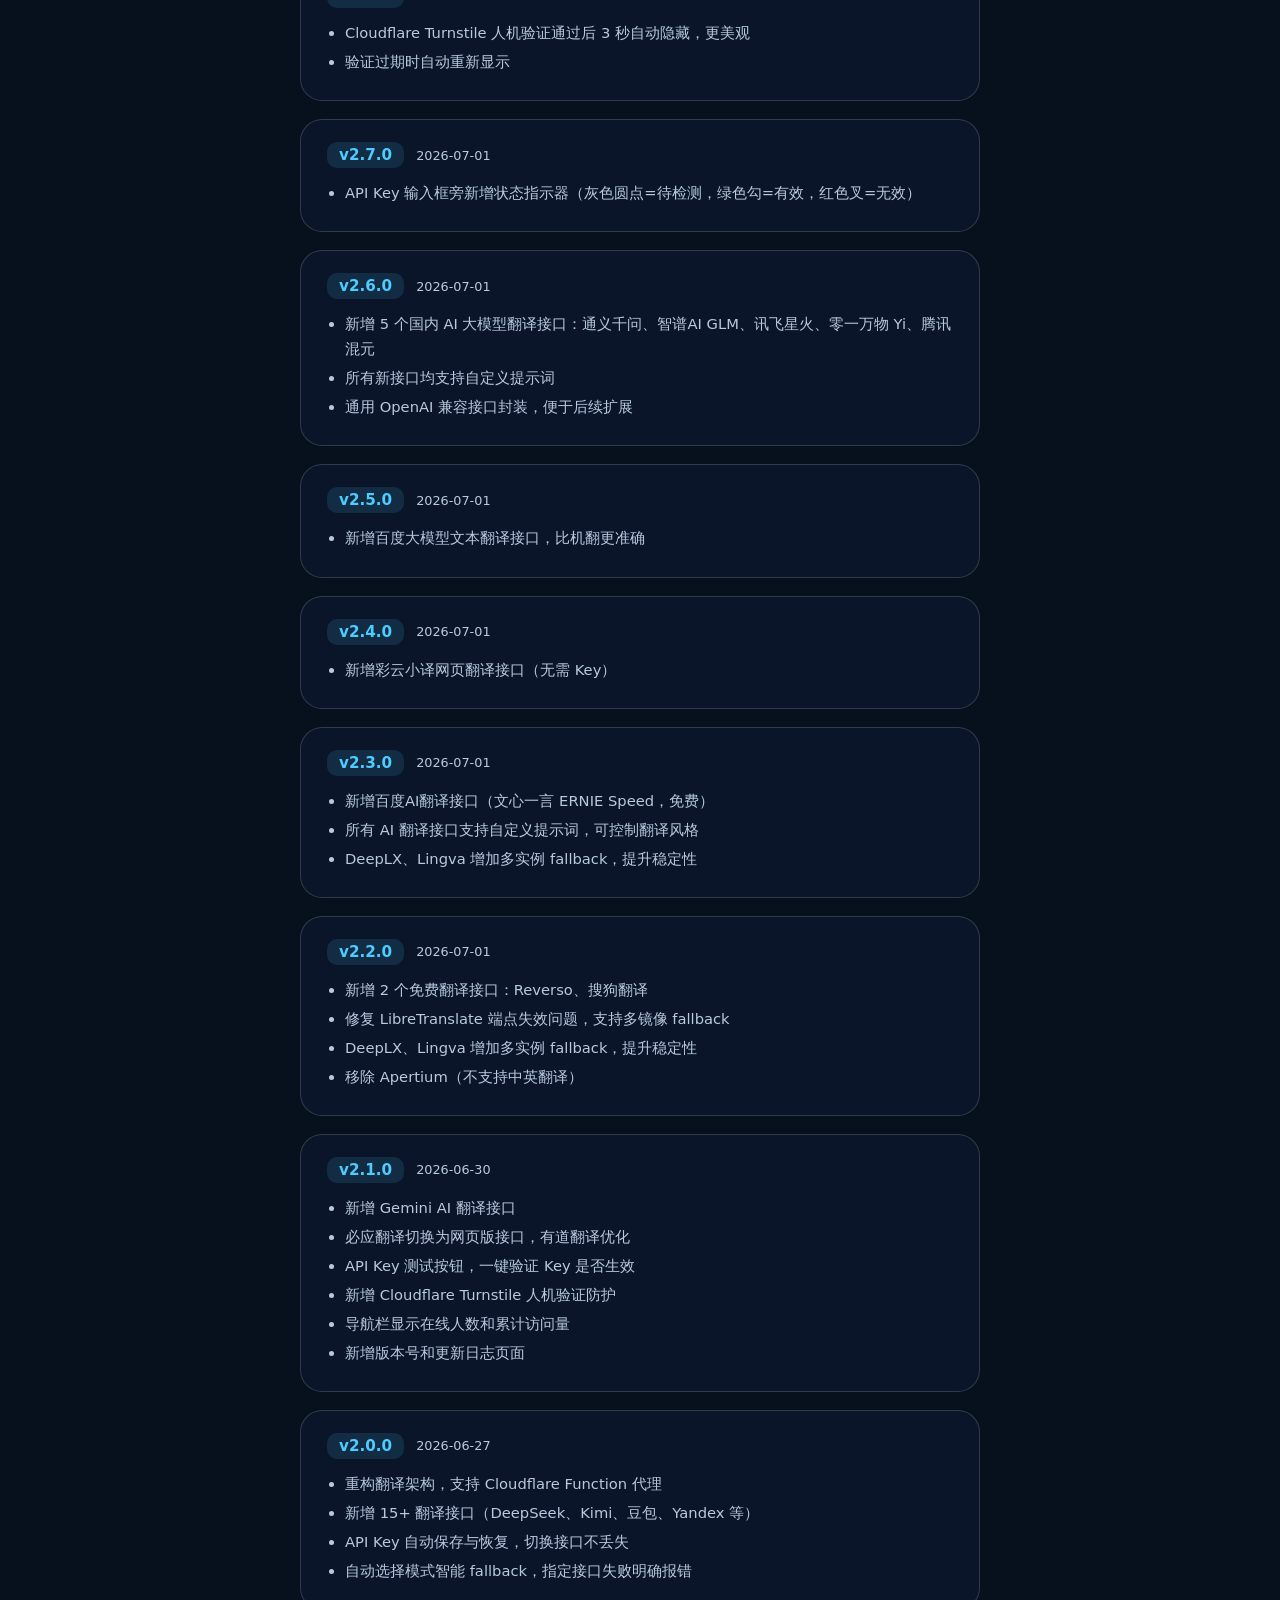
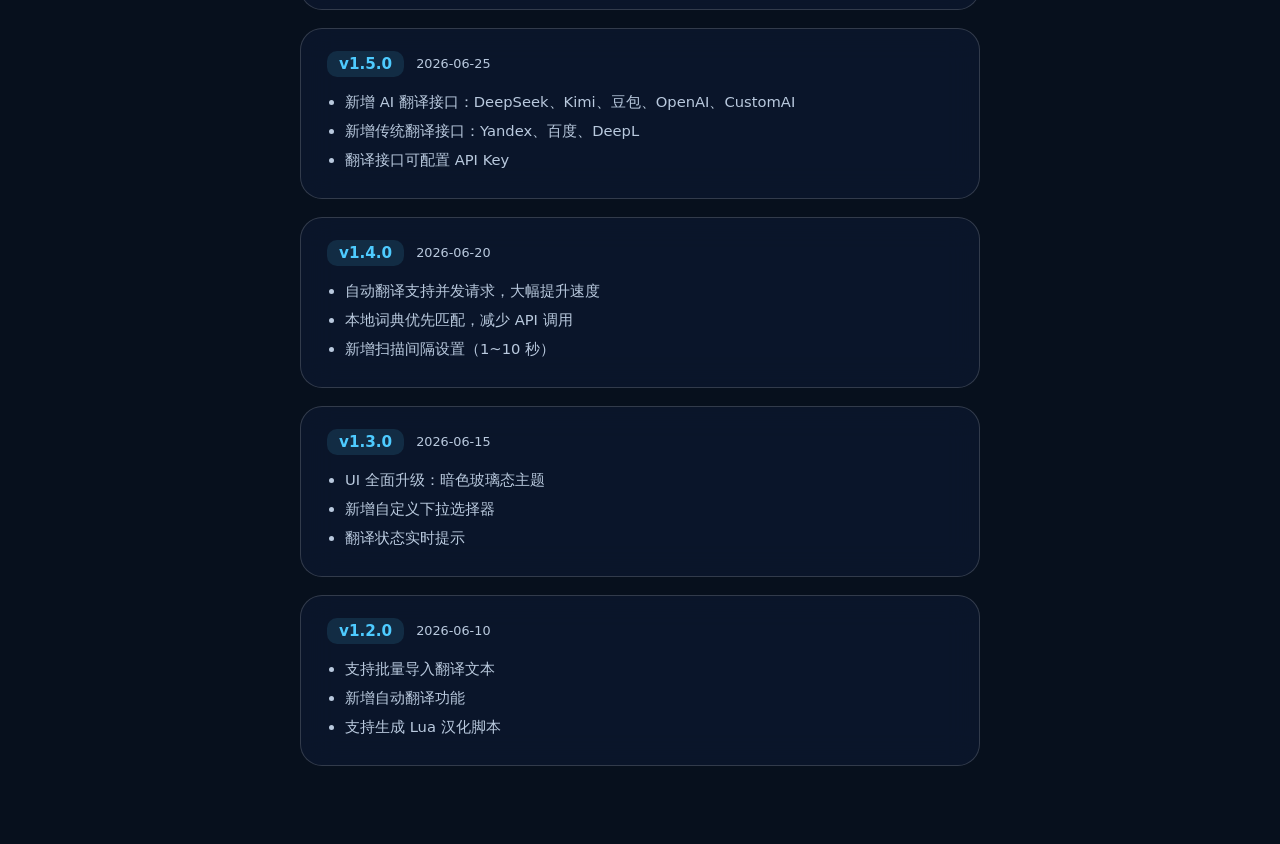
==== commit 0409a49f: "Add files via upload" ====
--- a/changelog.html
+++ b/changelog.html
@@ -102,6 +102,18 @@
 
       <div class="version-card">
         <div class="version-header">
+          <span class="version-tag">v3.2.2</span>
+          <span class="version-date">2026-07-23</span>
+        </div>
+        <ul>
+          <li>修复自动检测语言时 MyMemory 接口报错（langpair 不兼容 "auto"）</li>
+          <li>修复 DeepLX 接口不支持 "AUTO" 源语言的问题</li>
+          <li>前端直连 MyMemory 同步修复</li>
+        </ul>
+      </div>
+
+      <div class="version-card">
+        <div class="version-header">
           <span class="version-tag">v3.2.1</span>
           <span class="version-date">2026-07-23</span>
         </div>
--- a/style.css
+++ b/style.css
@@ -584,128 +584,6 @@
   padding: 0 13px;
 }
 
-.native-select-hidden {
-  display: none;
-}
-
-.custom-select {
-  position: relative;
-  z-index: 100;
-}
-
-.custom-select-btn {
-  display: flex;
-  width: 100%;
-  min-height: 44px;
-  align-items: center;
-  justify-content: space-between;
-  gap: 10px;
-  padding: 0 13px;
-  border: 1px solid rgba(255, 255, 255, 0.18);
-  border-radius: 13px;
-  color: var(--text);
-  background: var(--input);
-  cursor: pointer;
-  transition:
-    transform 0.24s var(--ease-pop),
-    border-color 0.24s var(--ease-smooth),
-    box-shadow 0.24s var(--ease-smooth),
-    background 0.24s var(--ease-smooth);
-}
-
-.custom-select-btn:hover,
-.custom-select.open .custom-select-btn {
-  transform: translateY(-1px);
-  border-color: var(--primary);
-  box-shadow: 0 0 0 4px rgba(78, 203, 255, 0.16);
-  background: rgba(5, 13, 27, 0.78);
-}
-
-.custom-select-btn i {
-  width: 9px;
-  height: 9px;
-  border-right: 2px solid var(--primary-2);
-  border-bottom: 2px solid var(--primary-2);
-  transform: rotate(45deg) translateY(-2px);
-  transition: transform 0.28s var(--ease-pop);
-}
-
-.custom-select.open .custom-select-btn i {
-  transform: rotate(225deg) translateY(-2px);
-}
-
-.custom-select-panel {
-  position: absolute;
-  z-index: 200;
-  top: calc(100% + 9px);
-  left: 0;
-  right: 0;
-  overflow: hidden;
-  padding: 7px;
-  border: 1px solid rgba(157, 231, 255, 0.26);
-  border-radius: 16px;
-  background:
-    linear-gradient(160deg, rgba(12, 28, 54, 0.92), rgba(12, 20, 38, 0.82)),
-    rgba(255, 255, 255, 0.08);
-  box-shadow: 0 22px 70px rgba(0, 0, 0, 0.42);
-  backdrop-filter: blur(22px);
-  opacity: 0;
-  transform: translateY(-8px) scale(0.97);
-  pointer-events: none;
-  transition:
-    opacity 0.24s var(--ease-smooth),
-    transform 0.34s var(--ease-pop);
-}
-
-.custom-select.open .custom-select-panel {
-  opacity: 1;
-  transform: translateY(0) scale(1);
-  pointer-events: auto;
-}
-
-.custom-select-panel button {
-  display: flex;
-  width: 100%;
-  min-height: 42px;
-  align-items: center;
-  justify-content: space-between;
-  padding: 0 12px;
-  border: 0;
-  border-radius: 12px;
-  color: #eaf7ff;
-  background: transparent;
-  cursor: pointer;
-  font-weight: 800;
-  transition:
-    transform 0.24s var(--ease-pop),
-    background 0.2s var(--ease-smooth),
-    color 0.2s var(--ease-smooth);
-}
-
-.custom-select-panel button::after {
-  content: "";
-  width: 8px;
-  height: 8px;
-  border-radius: 99px;
-  background: transparent;
-  box-shadow: inset 0 0 0 2px rgba(255, 255, 255, 0.32);
-  transition:
-    background 0.2s var(--ease-smooth),
-    box-shadow 0.2s var(--ease-smooth);
-}
-
-.custom-select-panel button:hover,
-.custom-select-panel button.selected {
-  color: #ffffff;
-  background: rgba(78, 203, 255, 0.16);
-  transform: translateX(3px);
-}
-
-.custom-select-panel button.selected::after {
-  background: var(--primary-2);
-  box-shadow: 0 0 18px rgba(78, 203, 255, 0.65);
-}
-
 input:focus,
 select:focus,
 textarea:focus {
@@ -1015,19 +893,7 @@
   font-weight: 850;
 }
 
-.scan-native-select {
-  width: 100%;
-  min-height: 40px;
-  padding: 0 40px 0 13px;
-  appearance: none;
-  background:
-    linear-gradient(45deg, transparent 50%, var(--primary-2) 50%) right 17px center / 7px 7px no-repeat,
-    linear-gradient(135deg, rgba(255, 255, 255, 0.08), rgba(255, 255, 255, 0.04)),
-    var(--input);
-  cursor: pointer;
-  font-weight: 800;
-}
-
+.scan-native-select,
 .translator-native-select {
   width: 100%;
   min-height: 40px;
@@ -2346,284 +2212,6 @@
   }
 }
 
-/* 恢复上一版布局观感：覆盖上一轮全尺寸响应式尝试 */
-@media (min-width: 1280px) {
-  .page-shell {
-    width: min(1000px, calc(100% - 30px));
-    padding-top: 92px;
-  }
-
-  .card {
-    margin: 18px 0;
-    padding: 22px;
-  }
-
-  .guide-card {
-    max-width: 880px;
-  }
-
-  h1 {
-    font-size: clamp(2rem, 7vw, 4rem);
-  }
-
-  .hero-text,
-  .card-header p,
-  .notice,
-  .guide-list p {
-    font-size: revert;
-  }
-
-  textarea {
-    min-height: 420px;
-    font-size: 0.9rem;
-  }
-}
-
-@media (min-width: 1600px), (min-width: 2200px) {
-  .page-shell {
-    width: min(1000px, calc(100% - 30px));
-    padding-top: 92px;
-  }
-
-  .topbar {
-    top: 14px;
-    left: 14px;
-    right: 14px;
-  }
-
-  .menu-btn {
-    width: 46px;
-    height: 46px;
-    border-radius: 15px;
-  }
-
-  .brand {
-    padding: 10px 14px;
-    font-size: revert;
-  }
-
-  h1 {
-    font-size: clamp(2rem, 7vw, 4rem);
-  }
-
-  .btn,
-  input,
-  select,
-  .custom-select-btn {
-    min-height: 44px;
-  }
-
-  textarea {
-    min-height: 420px;
-    font-size: 0.9rem;
-  }
-}
-
-@media (max-width: 1024px) and (min-width: 721px) {
-  .page-shell {
-    width: min(1000px, calc(100% - 30px));
-    padding-top: 92px;
-  }
-
-  h1 {
-    font-size: clamp(2rem, 7vw, 4rem);
-  }
-
-  .form-grid {
-    grid-template-columns: 1fr 1fr;
-  }
-
-  .card-header {
-    flex-direction: row;
-  }
-}
-
-@media (max-width: 720px) {
-  .bg-mask {
-    background:
-      radial-gradient(circle at top left, rgba(78, 203, 255, 0.3), transparent 32rem),
-      radial-gradient(circle at bottom right, rgba(255, 77, 109, 0.2), transparent 30rem),
-      linear-gradient(180deg, rgba(3, 9, 20, 0.62), rgba(3, 9, 20, 0.86));
-  }
-
-  .topbar {
-    top: 10px;
-    left: 10px;
-    right: 10px;
-    gap: 12px;
-  }
-
-  .menu-btn {
-    width: 46px;
-    height: 46px;
-    border-radius: 15px;
-  }
-
-  .menu-btn span {
-    width: 20px;
-  }
-
-  .brand {
-    max-width: none;
-    padding: 9px 12px;
-    font-size: revert;
-    white-space: normal;
-  }
-
-  .brand small,
-  .hero-text,
-  footer {
-    display: revert;
-  }
-
-  .sidebar {
-    width: min(310px, 82vw);
-    padding: 20px;
-  }
-
-  .page-shell {
-    width: min(100% - 18px, 1000px);
-    padding-top: 84px;
-    padding-bottom: 48px;
-  }
-
-  .hero {
-    margin-bottom: 24px;
-  }
-
-  .eyebrow {
-    display: block;
-    font-size: 0.76rem;
-    letter-spacing: 0.16em;
-  }
-
-  h1 {
-    margin-bottom: 12px;
-    font-size: clamp(2rem, 7vw, 4rem);
-  }
-
-  .hero-text {
-    font-size: revert;
-    line-height: 1.8;
-  }
-
-  .hero-points {
-    gap: 7px;
-    margin-top: 13px;
-  }
-
-  .hero-points span {
-    padding: 6px 10px;
-    font-size: 0.78rem;
-  }
-
-  .card {
-    margin: 18px 0;
-    padding: 14px;
-    border-radius: 18px;
-  }
-
-  .card-header {
-    gap: 10px;
-    margin-bottom: 18px;
-  }
-
-  .card-header h2 {
-    font-size: 1.18rem;
-  }
-
-  .card-header p,
-  .field small,
-  .notice,
-  .guide-list p {
-    font-size: revert;
-    line-height: revert;
-  }
-
-  .badge {
-    min-height: 28px;
-    font-size: 0.8rem;
-  }
-
-  .toolbar {
-    display: flex;
-    gap: 8px;
-  }
-
-  .toolbar .btn {
-    flex: 1 1 calc(50% - 8px);
-    width: auto;
-    min-height: 40px;
-    padding: 0 10px;
-    font-size: 0.92rem;
-  }
-
-  tr {
-    grid-template-columns: 1fr 1fr auto;
-    gap: 7px;
-  }
-
-  td:nth-child(3)::before {
-    display: block;
-  }
-
-  td input {
-    min-height: 36px;
-    padding: 0 8px;
-    border-radius: 10px;
-    font-size: 0.86rem;
-  }
-
-  .icon-btn {
-    width: auto;
-    min-height: 36px;
-    padding: 0 9px;
-    border-radius: 10px;
-    font-size: 0.82rem;
-  }
-
-  input,
-  select,
-  .custom-select-btn,
-  .btn {
-    border-radius: 13px;
-  }
-
-  .custom-select-panel {
-    max-height: none;
-  }
-
-  .guide-list {
-    gap: 16px;
-  }
-
-  .guide-list article {
-    grid-template-columns: 1fr;
-    gap: 10px;
-    padding: 13px;
-    border-radius: 18px;
-  }
-
-  pre {
-    padding: 12px;
-  }
-
-  code {
-    font-size: 0.78rem;
-    line-height: 1.62;
-  }
-
-  textarea {
-    min-height: 340px;
-    font-size: 0.82rem;
-  }
-
-  .dialog-card {
-    padding: 20px;
-    border-radius: 20px;
-  }
-}
-
 @media (max-width: 420px) {
   h1 {
     font-size: 2rem;
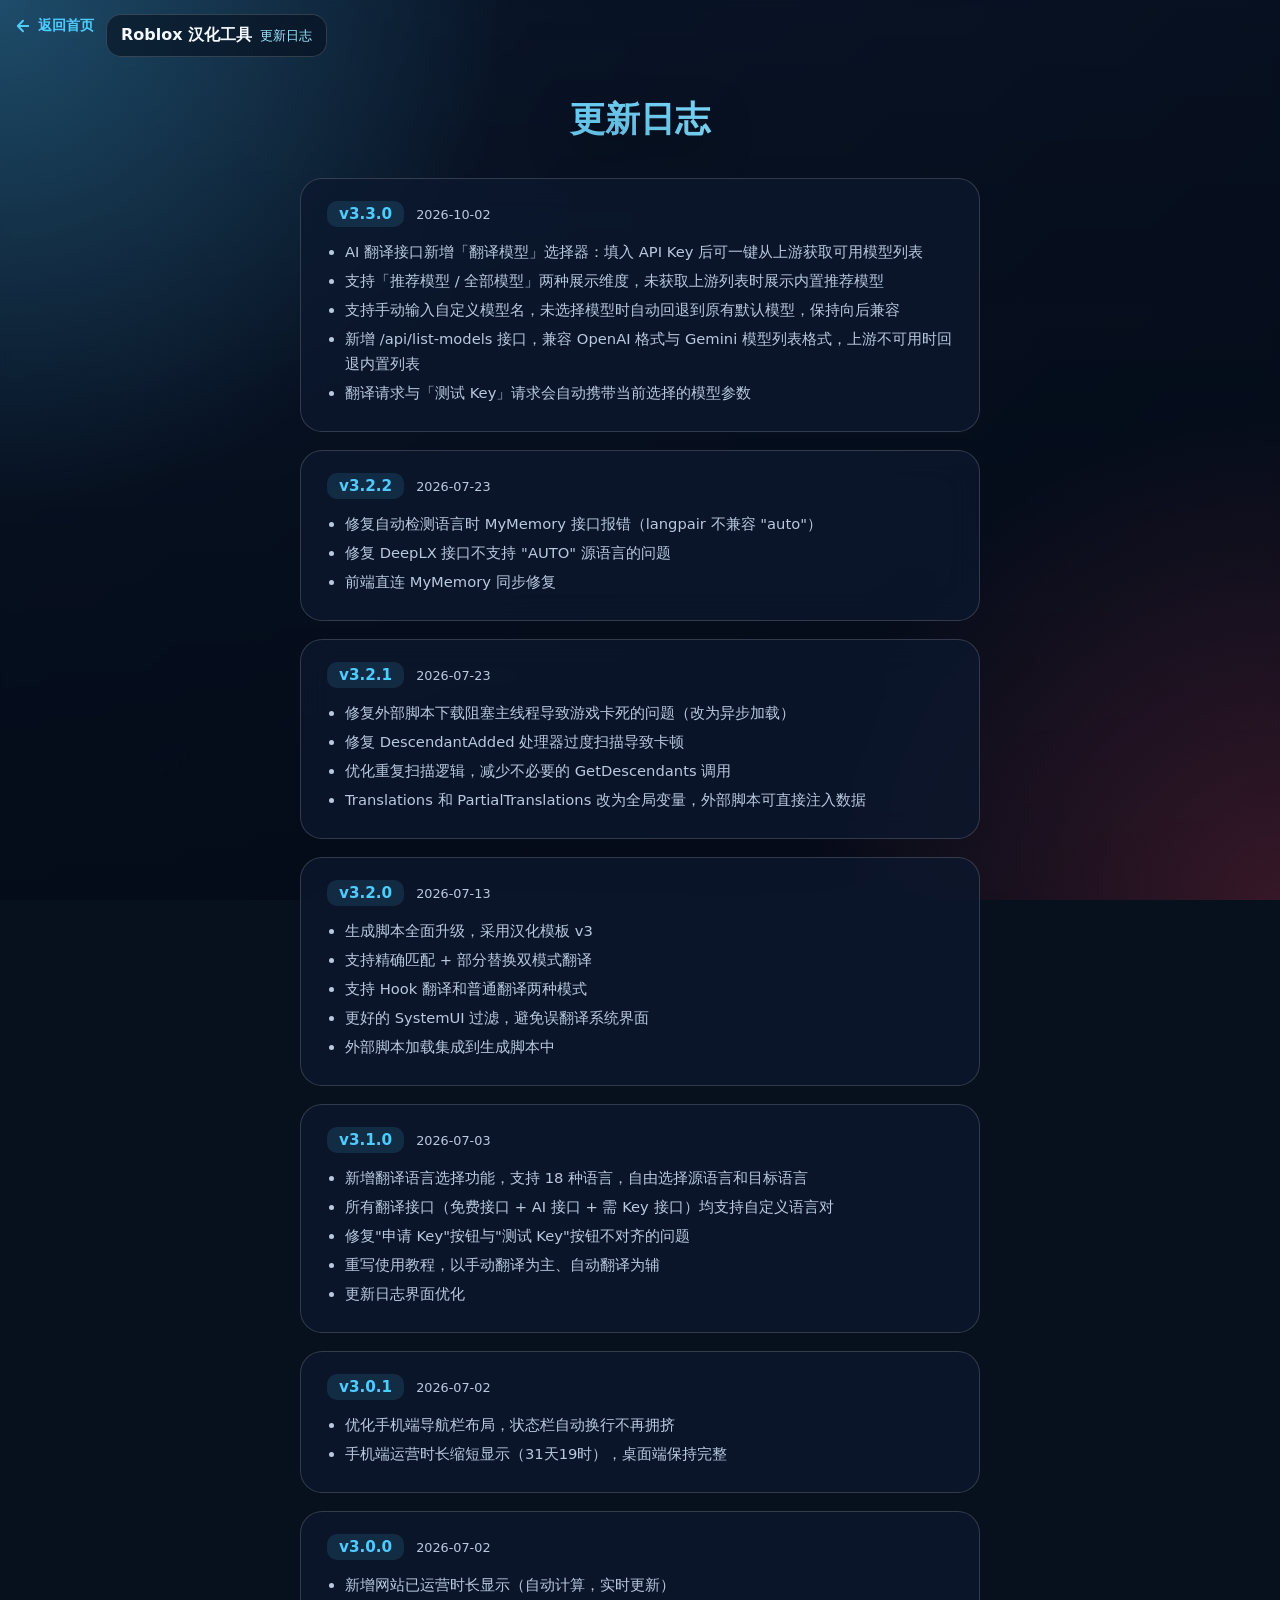
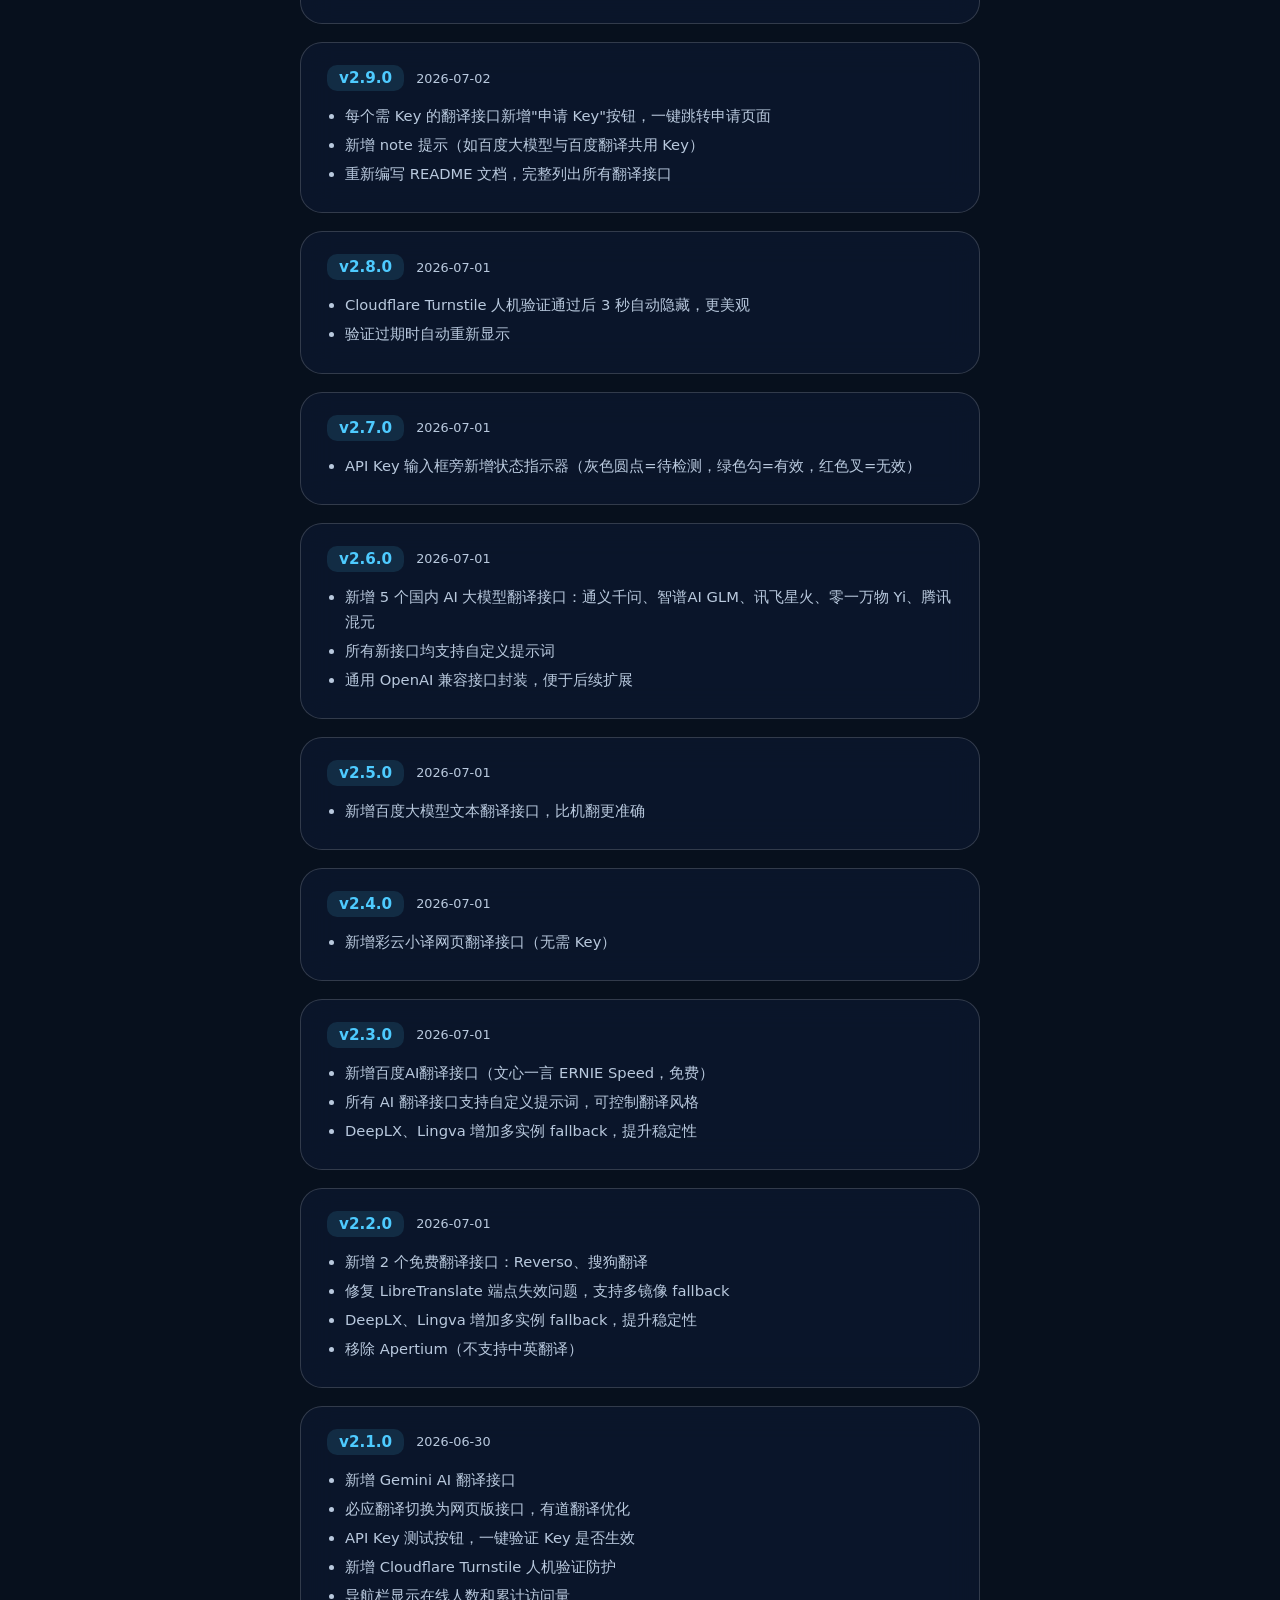
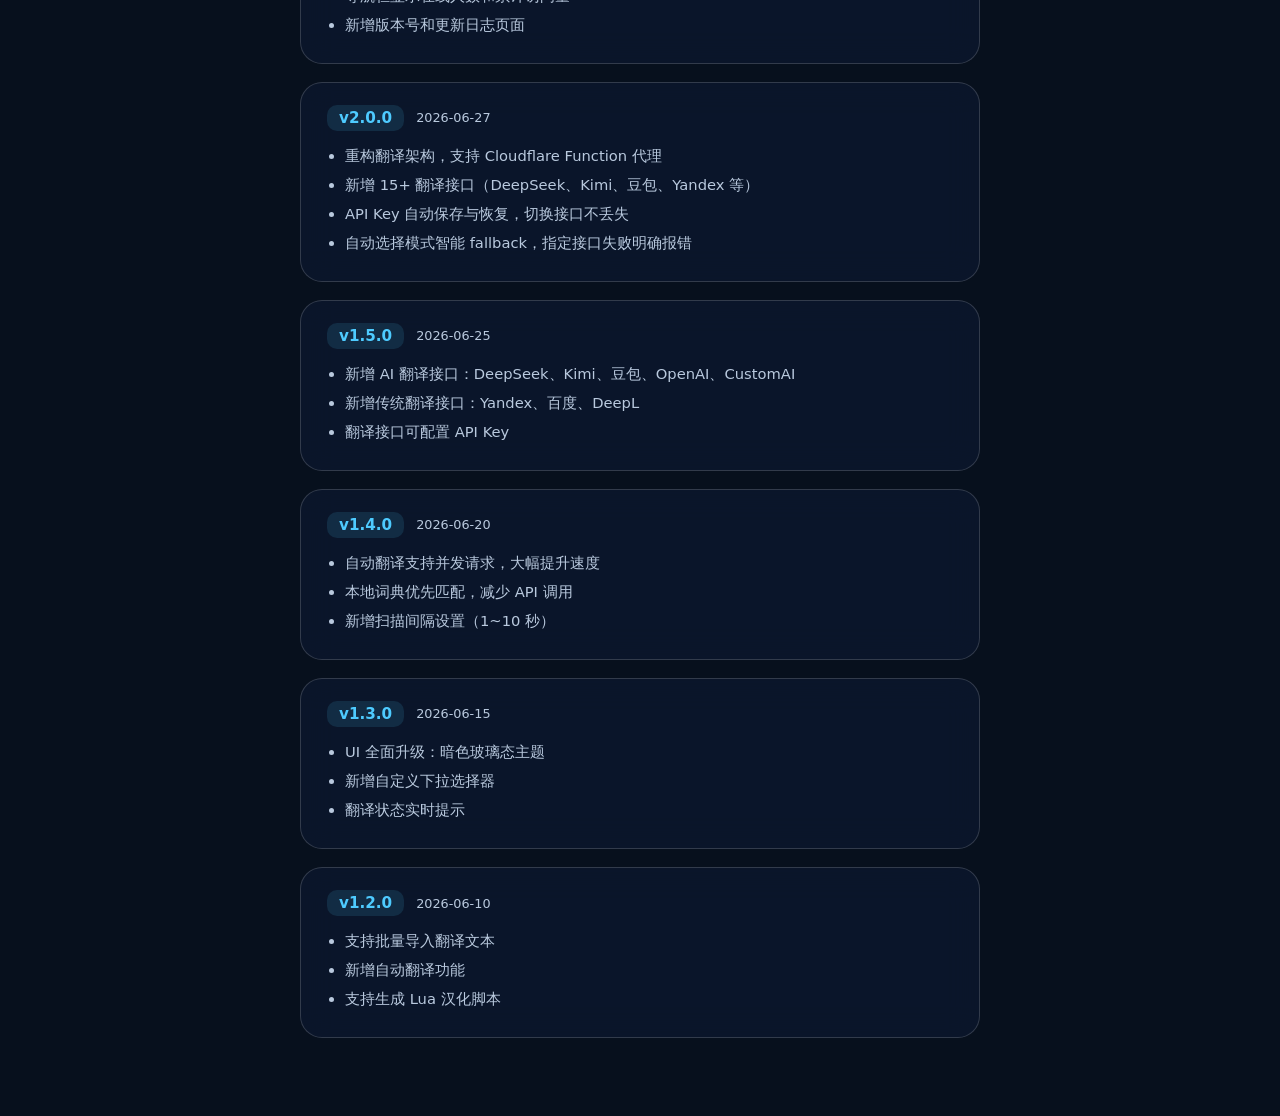
==== commit f852e1dd: "Add files via upload" ====
--- a/changelog.html
+++ b/changelog.html
@@ -4,7 +4,7 @@
     <meta charset="UTF-8" />
     <meta name="viewport" content="width=device-width, initial-scale=1.0" />
     <title>更新日志 - Roblox 汉化工具</title>
-    <link rel="stylesheet" href="./style.css?v=20260628-changelog" />
+    <link rel="stylesheet" href="./style.css?v=20261002-model-picker" />
     <style>
       .changelog-page {
         max-width: 720px;
@@ -102,6 +102,20 @@
 
       <div class="version-card">
         <div class="version-header">
+          <span class="version-tag">v3.3.0</span>
+          <span class="version-date">2026-10-02</span>
+        </div>
+        <ul>
+          <li>AI 翻译接口新增「翻译模型」选择器：填入 API Key 后可一键从上游获取可用模型列表</li>
+          <li>支持「推荐模型 / 全部模型」两种展示维度，未获取上游列表时展示内置推荐模型</li>
+          <li>支持手动输入自定义模型名，未选择模型时自动回退到原有默认模型，保持向后兼容</li>
+          <li>新增 /api/list-models 接口，兼容 OpenAI 格式与 Gemini 模型列表格式，上游不可用时回退内置列表</li>
+          <li>翻译请求与「测试 Key」请求会自动携带当前选择的模型参数</li>
+        </ul>
+      </div>
+
+      <div class="version-card">
+        <div class="version-header">
           <span class="version-tag">v3.2.2</span>
           <span class="version-date">2026-07-23</span>
         </div>
--- a/style.css
+++ b/style.css
@@ -1776,6 +1776,144 @@
   opacity: 0.7;
 }
 
+
+/* ===== 翻译模型选择器（AI 接口）===== */
+.model-picker {
+  display: grid;
+  gap: 8px;
+  margin-top: 10px;
+  padding: 12px 14px;
+  border: 1px solid rgba(157, 231, 255, 0.16);
+  border-radius: 14px;
+  background: rgba(255, 255, 255, 0.03);
+}
+
+.model-picker-head {
+  display: flex;
+  align-items: center;
+  gap: 10px;
+  flex-wrap: wrap;
+}
+
+.model-picker-title {
+  font-size: 0.8rem;
+  font-weight: 600;
+  color: var(--muted);
+  letter-spacing: 0.02em;
+}
+
+.model-tabs {
+  display: inline-flex;
+  gap: 4px;
+  padding: 3px;
+  border: 1px solid rgba(255, 255, 255, 0.12);
+  border-radius: 10px;
+  background: rgba(5, 13, 27, 0.5);
+}
+
+.model-tab {
+  padding: 4px 12px;
+  font-family: inherit;
+  font-size: 0.75rem;
+  font-weight: 600;
+  color: var(--muted);
+  background: transparent;
+  border: none;
+  border-radius: 8px;
+  cursor: pointer;
+  transition: background 0.2s, color 0.2s;
+}
+
+.model-tab:hover {
+  color: var(--text);
+  background: rgba(255, 255, 255, 0.06);
+}
+
+.model-tab.active {
+  color: #07101d;
+  background: linear-gradient(135deg, var(--primary), var(--primary-2));
+}
+
+.model-refresh-btn {
+  margin-left: auto;
+  padding: 6px 14px;
+  font-family: inherit;
+  font-size: 0.78rem;
+  font-weight: 600;
+  color: var(--primary);
+  background: rgba(78, 203, 255, 0.1);
+  border: 1px solid rgba(78, 203, 255, 0.3);
+  border-radius: 10px;
+  cursor: pointer;
+  transition: background 0.2s, transform 0.15s;
+}
+
+.model-refresh-btn:hover:not(:disabled) {
+  background: rgba(78, 203, 255, 0.2);
+  transform: translateY(-1px);
+}
+
+.model-refresh-btn:disabled {
+  opacity: 0.5;
+  cursor: not-allowed;
+}
+
+.model-select {
+  min-height: 38px;
+  padding: 0 12px;
+  font-size: 0.82rem;
+  cursor: pointer;
+}
+
+.model-hint {
+  display: flex;
+  align-items: center;
+  gap: 8px;
+  flex-wrap: wrap;
+  font-size: 0.72rem;
+}
+
+.model-note {
+  flex: 1;
+  min-width: 0;
+  color: var(--muted);
+  line-height: 1.5;
+  opacity: 0.75;
+}
+
+.model-manual-btn {
+  padding: 4px 10px;
+  font-family: inherit;
+  font-size: 0.72rem;
+  font-weight: 600;
+  color: var(--primary);
+  background: rgba(78, 203, 255, 0.08);
+  border: 1px solid rgba(78, 203, 255, 0.25);
+  border-radius: 8px;
+  cursor: pointer;
+  white-space: nowrap;
+  transition: background 0.2s, color 0.2s;
+}
+
+.model-manual-btn:hover {
+  background: rgba(78, 203, 255, 0.18);
+}
+
+.model-manual-btn.active {
+  color: #07101d;
+  background: linear-gradient(135deg, var(--primary), var(--primary-2));
+  border-color: transparent;
+}
+
+.model-manual-input {
+  min-height: 38px;
+  padding: 0 12px;
+  font-size: 0.82rem;
+}
+
+.model-manual-input.hidden {
+  display: none;
+}
 /* 全尺寸响应式适配：手表/超小屏、手机、平板、电脑、电视 */
 @media (min-width: 1280px) {
   .page-shell {
